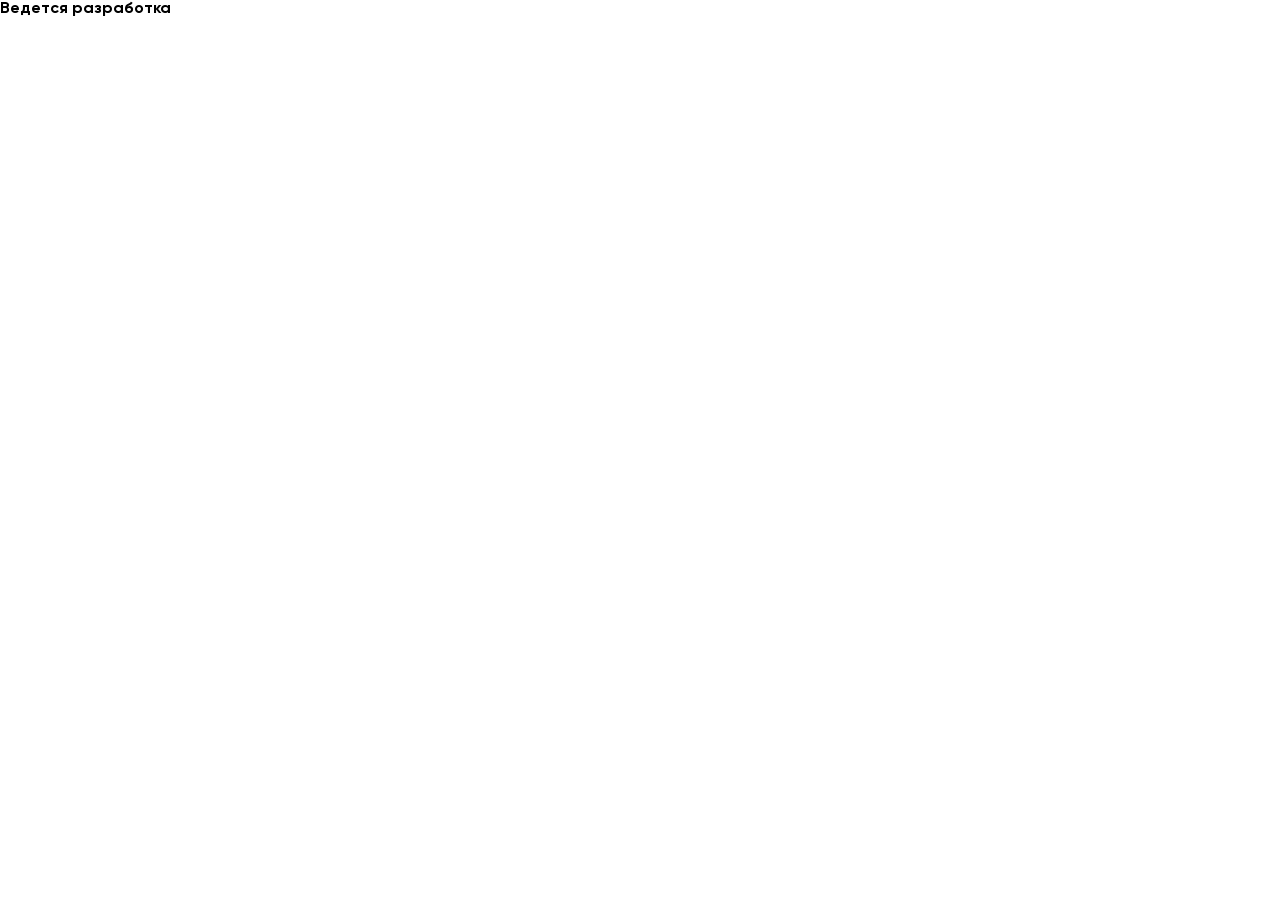
==== index.html @ 5ea7088e "start with fonts" ====
<!doctype html>
<html lang="en">
  <head>
    <meta charset="UTF-8" />
    <meta name="viewport" content="width=device-width, initial-scale=1.0" />
    <title>База стратегических экспертов</title>
    <link rel="stylesheet" href="stylesheets/style.css" />
    <script defer src="javascripts/scripts.js"></script>
    <link rel="icon" href="images/icon.ico" />
    <link rel="stylesheet" href="images/icon.png" />

    <meta property="og:type" content="website" />
    <meta property="og:title" content="Форсайт" />
    <meta
      property="og:description"
      content="Пример визуального кода для базы стратегических экспертов"
    />
    <meta
      property="og:image"
      content="https://raw.githubusercontent.com/tarasbalabaev/Gorky_Cinema/refs/heads/main/images/banner.png"
    />
    <meta
      property="og:url"
      content="https://tarasbalabaev.github.io/Gorky_Cinema/"
    />
  </head>
  <body>
    <section id="start">
      <p>Ведется разработка</p>
    </section>
  </body>
</html>
---- stylesheets/style.css ----
@import 'reset.css';
@import 'fonts.css';
@import 'layout.css';
@import 'animation.css';
@import 'adaptive.css';
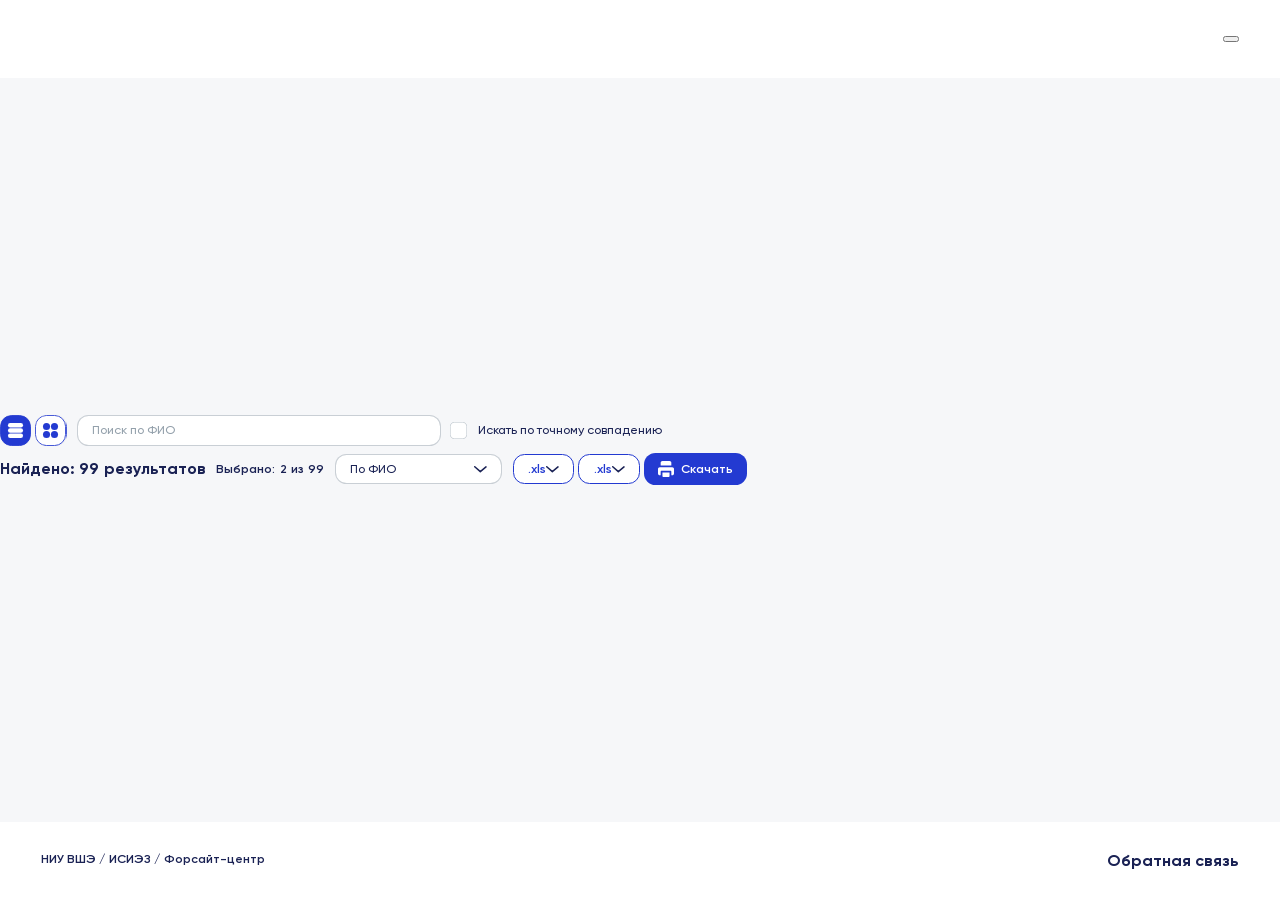
==== commit f6fbbfe9: "topBar" ====
--- a/index.html
+++ b/index.html
@@ -25,8 +25,78 @@
     />
   </head>
   <body>
-    <section id="start">
-      <p>Ведется разработка</p>
+    <section class="pageContent">
+      <section class="pageEl">
+        <img src="" alt="" />
+        <button></button>
+      </section>
+      <section id="cardspagessearchFilter">
+        <section id="cardspagesSearch">
+          <section id="topBar">
+            <section class="lineBar">
+              <section id="appearanceSwitch">
+                <button class="appearance"></button>
+                <button class="appearance"></button>
+              </section>
+              <section id="search">
+                <section class="textArea">
+                  <section class="textInAreaF">
+                    <p>Поиск по ФИО</p>
+                  </section>
+                </section>
+                <section class="selectEl">
+                  <img class="checkbox1" src="icons/checkbox1NoIcon.svg" />
+                  <section class="textInAreaT">
+                    <p>Искать по точному совпадению</p>
+                  </section>
+                </section>
+              </section>
+            </section>
+            <section class="lineBar">
+              <section class="results">
+                <section class="results" id="results1">
+                  <h1>Найдено:</h1>
+                  <h1>99</h1>
+                  <h1>результатов</h1>
+                </section>
+                <section class="results" id="results1">
+                  <h2>Выбрано:</h2>
+                  <h2>2</h2>
+                  <h2>из</h2>
+                  <h2>99</h2>
+                </section>
+                <section class="drop" id="sortBy">
+                  <p>По ФИО</p>
+                  <img src="icons/arrowIcon.svg" alt="" />
+                </section>
+                <section class="results" id="results1">
+                  <section class="drop" id="formatDrop">
+                    <h2>.xls</h2>
+                    <img src="icons/arrowIcon.svg" alt="" />
+                  </section>
+                  <section class="drop" id="loadDrop">
+                    <h2>.xls</h2>
+                    <img src="icons/arrowIcon.svg" alt="" />
+                  </section>
+                  <section class="button" id="printButton">
+                    <img src="icons/printIcon.svg" alt="" />
+                    <h2>Скачать</h2>
+                  </section>
+                </section>
+              </section>
+            </section>
+          </section>
+          <section id="cardsPages">
+            <section id="cardSquareList"></section>
+            <section id="pages"></section>
+          </section>
+        </section>
+        <section id="filterMenu"></section>
+      </section>
+      <section class="pageEl">
+        <h2>НИУ ВШЭ / ИСИЭЗ / Форсайт-центр</h2>
+        <h1>Обратная связь</h1>
+      </section>
     </section>
   </body>
 </html>
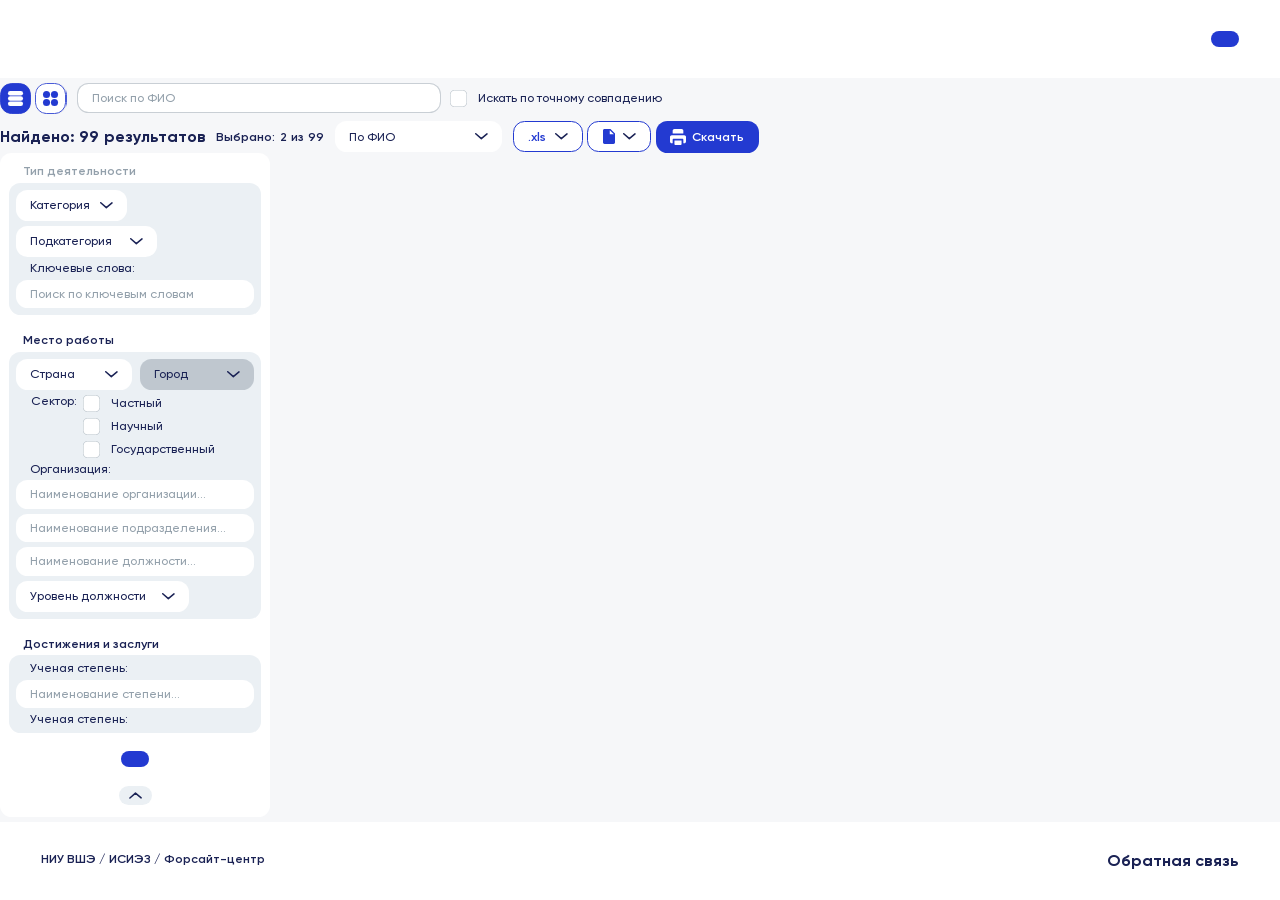
==== commit 12bf20b2: "filterMenu (2/3)" ====
--- a/index.html
+++ b/index.html
@@ -28,7 +28,7 @@
     <section class="pageContent">
       <section class="pageEl">
         <img src="" alt="" />
-        <button></button>
+        <section class="button"></section>
       </section>
       <section id="cardspagessearchFilter">
         <section id="cardspagesSearch">
@@ -39,7 +39,7 @@
                 <button class="appearance"></button>
               </section>
               <section id="search">
-                <section class="textArea">
+                <section class="textArea" id="searchText">
                   <section class="textInAreaF">
                     <p>Поиск по ФИО</p>
                   </section>
@@ -67,16 +67,16 @@
                 </section>
                 <section class="drop" id="sortBy">
                   <p>По ФИО</p>
-                  <img src="icons/arrowIcon.svg" alt="" />
+                  <img class="dropArrow" src="icons/arrowIcon.svg" alt="" />
                 </section>
                 <section class="results" id="results1">
                   <section class="drop" id="formatDrop">
                     <h2>.xls</h2>
-                    <img src="icons/arrowIcon.svg" alt="" />
+                    <img class="dropArrow" src="icons/arrowIcon.svg" alt="" />
                   </section>
                   <section class="drop" id="loadDrop">
-                    <h2>.xls</h2>
-                    <img src="icons/arrowIcon.svg" alt="" />
+                    <img id="docIcon" src="icons/docIcon.svg" alt="" />
+                    <img class="dropArrow" src="icons/arrowIcon.svg" alt="" />
                   </section>
                   <section class="button" id="printButton">
                     <img src="icons/printIcon.svg" alt="" />
@@ -91,7 +91,111 @@
             <section id="pages"></section>
           </section>
         </section>
-        <section id="filterMenu"></section>
+        <section id="filterMenu">
+          <section class="groupFilter">
+            <section class="textPadding">
+              <section class="reset">
+                <h2>Тип деятельности</h2>
+              </section>
+            </section>
+            <section class="contentFilter">
+              <section class="drop" id="category">
+                <p>Категория</p>
+                <img class="dropArrow" src="icons/arrowIcon.svg" alt="" />
+              </section>
+              <section class="drop" id="subcategory">
+                <p>Подкатегория</p>
+                <img class="dropArrow" src="icons/arrowIcon.svg" alt="" />
+              </section>
+              <section class="textPadding">
+                <p>Ключевые слова:</p>
+              </section>
+              <section class="textArea" id="textFilter">
+                <section class="textInAreaF">
+                  <p>Поиск по ключевым словам</p>
+                </section>
+              </section>
+            </section>
+          </section>
+          <section class="groupFilter">
+            <section class="textPadding"><h2>Место работы</h2></section>
+            <section class="contentFilter">
+              <section id="placeDrops">
+                <section class="drop" id="country">
+                  <p>Страна</p>
+                  <img class="dropArrow" src="icons/arrowIcon.svg" alt="" />
+                </section>
+                <section class="drop" id="city">
+                  <p>Город</p>
+                  <img class="dropArrow" src="icons/arrowIcon.svg" alt="" />
+                </section>
+              </section>
+              <section id="sector">
+                <p>Сектор:</p>
+                <section id="sectors">
+                  <section class="selectEl">
+                    <img class="checkbox1" src="icons/checkbox1NoIcon.svg" />
+                    <section class="textInAreaT" id="sectorText">
+                      <p>Частный</p>
+                    </section>
+                  </section>
+                  <section class="selectEl">
+                    <img class="checkbox1" src="icons/checkbox1NoIcon.svg" />
+                    <section class="textInAreaT" id="sectorText">
+                      <p>Научный</p>
+                    </section>
+                  </section>
+                  <section class="selectEl">
+                    <img class="checkbox1" src="icons/checkbox1NoIcon.svg" />
+                    <section class="textInAreaT" id="sectorText">
+                      <p>Государственный</p>
+                    </section>
+                  </section>
+                </section>
+              </section>
+              <section class="textPadding">
+                <p>Организация:</p>
+              </section>
+              <section class="textArea" id="textFilter">
+                <section class="textInAreaF">
+                  <p>Наименование организации...</p>
+                </section>
+              </section>
+              <section class="textArea" id="textFilter">
+                <section class="textInAreaF">
+                  <p>Наименование подразделения...</p>
+                </section>
+              </section>
+              <section class="textArea" id="textFilter">
+                <section class="textInAreaF">
+                  <p>Наименование должности...</p>
+                </section>
+              </section>
+              <section class="drop" id="level">
+                <p>Уровень должности</p>
+                <img class="dropArrow" src="icons/arrowIcon.svg" alt="" />
+              </section>
+            </section>
+          </section>
+          <section class="groupFilter">
+            <section class="textPadding"><h2>Достижения и заслуги</h2></section>
+            <section class="contentFilter">
+              <section class="textPadding">
+                <p>Ученая степень:</p>
+              </section>
+              <section class="textArea" id="textFilter">
+                <section class="textInAreaF">
+                  <p>Наименование степени...</p>
+                </section>
+              </section>
+              <section class="textPadding">
+                <p>Ученая степень:</p>
+              </section>
+            </section>
+          </section>
+          <section class="button"></section>
+          <img class="resize" src="icons/resizeUpIcon.svg" alt="" />
+        </section>
       </section>
       <section class="pageEl">
         <h2>НИУ ВШЭ / ИСИЭЗ / Форсайт-центр</h2>
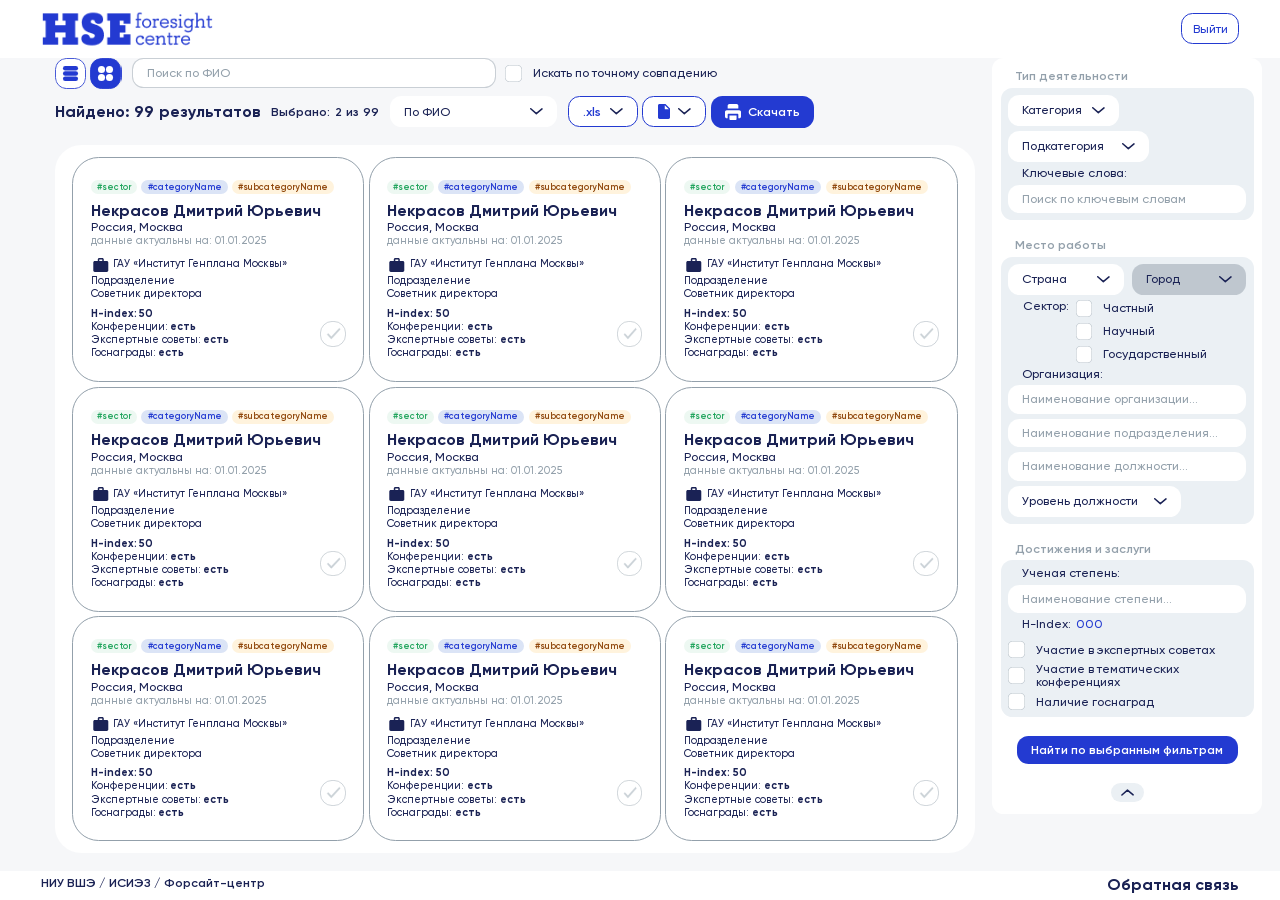
==== commit 2b1026ce: "nearFinal with squares" ====
--- a/index.html
+++ b/index.html
@@ -27,8 +27,10 @@
   <body>
     <section class="pageContent">
       <section class="pageEl">
-        <img src="" alt="" />
-        <section class="button"></section>
+        <img id="logo" src="icons/Logo.png" alt="" />
+        <section class="button" id="logoutButton">
+          <p>Выйти</p>
+        </section>
       </section>
       <section id="cardspagessearchFilter">
         <section id="cardspagesSearch">
@@ -87,7 +89,467 @@
             </section>
           </section>
           <section id="cardsPages">
-            <section id="cardSquareList"></section>
+            <section id="cardSquareList">
+              <section class="cardSquare">
+                <section class="tagsSquare">
+                  <section class="tag" id="sectorTag">
+                    <h5>#sector</h5>
+                  </section>
+                  <section class="tag" id="categoryTag">
+                    <h5>#categoryName</h5>
+                  </section>
+                  <section class="tag" id="subcategoryTag">
+                    <h5>#subcategoryName</h5>
+                  </section>
+                </section>
+                <section class="infoSquare">
+                  <h1>Некрасов Дмитрий Юрьевич</h1>
+                  <p>Россия, Москва</p>
+                  <h4>данные актуальны на: 01.01.2025</h4>
+                </section>
+                <section class="workSquare">
+                  <section id="workPlace">
+                    <img id="workIcon" src="icons/workIcon.svg" alt="" />
+                    <h4>ГАУ «Институт Генплана Москвы»</h4>
+                  </section>
+                  <h4>Подразделение</h4>
+                  <h4>Советник директора</h4>
+                </section>
+                <section class="addSquare">
+                  <section id="addInfo">
+                    <section class="addValues">
+                      <h3>H-index:</h3>
+                      <h3>50</h3>
+                    </section>
+                    <section class="addValues">
+                      <h4>Конференции:</h4>
+                      <h3>есть</h3>
+                    </section>
+                    <section class="addValues">
+                      <h4>Экспертные советы:</h4>
+                      <h3>есть</h3>
+                    </section>
+                    <section class="addValues">
+                      <h4>Госнаграды:</h4>
+                      <h3>есть</h3>
+                    </section>
+                  </section>
+                  <img
+                    class="checkbox2"
+                    src="icons/checkbox2NoIcon.svg"
+                    alt=""
+                  />
+                </section>
+              </section>
+              <section class="cardSquare">
+                <section class="tagsSquare">
+                  <section class="tag" id="sectorTag">
+                    <h5>#sector</h5>
+                  </section>
+                  <section class="tag" id="categoryTag">
+                    <h5>#categoryName</h5>
+                  </section>
+                  <section class="tag" id="subcategoryTag">
+                    <h5>#subcategoryName</h5>
+                  </section>
+                </section>
+                <section class="infoSquare">
+                  <h1>Некрасов Дмитрий Юрьевич</h1>
+                  <p>Россия, Москва</p>
+                  <h4>данные актуальны на: 01.01.2025</h4>
+                </section>
+                <section class="workSquare">
+                  <section id="workPlace">
+                    <img id="workIcon" src="icons/workIcon.svg" alt="" />
+                    <h4>ГАУ «Институт Генплана Москвы»</h4>
+                  </section>
+                  <h4>Подразделение</h4>
+                  <h4>Советник директора</h4>
+                </section>
+                <section class="addSquare">
+                  <section id="addInfo">
+                    <section class="addValues">
+                      <h3>H-index:</h3>
+                      <h3>50</h3>
+                    </section>
+                    <section class="addValues">
+                      <h4>Конференции:</h4>
+                      <h3>есть</h3>
+                    </section>
+                    <section class="addValues">
+                      <h4>Экспертные советы:</h4>
+                      <h3>есть</h3>
+                    </section>
+                    <section class="addValues">
+                      <h4>Госнаграды:</h4>
+                      <h3>есть</h3>
+                    </section>
+                  </section>
+                  <img
+                    class="checkbox2"
+                    src="icons/checkbox2NoIcon.svg"
+                    alt=""
+                  />
+                </section>
+              </section>
+              <section class="cardSquare">
+                <section class="tagsSquare">
+                  <section class="tag" id="sectorTag">
+                    <h5>#sector</h5>
+                  </section>
+                  <section class="tag" id="categoryTag">
+                    <h5>#categoryName</h5>
+                  </section>
+                  <section class="tag" id="subcategoryTag">
+                    <h5>#subcategoryName</h5>
+                  </section>
+                </section>
+                <section class="infoSquare">
+                  <h1>Некрасов Дмитрий Юрьевич</h1>
+                  <p>Россия, Москва</p>
+                  <h4>данные актуальны на: 01.01.2025</h4>
+                </section>
+                <section class="workSquare">
+                  <section id="workPlace">
+                    <img id="workIcon" src="icons/workIcon.svg" alt="" />
+                    <h4>ГАУ «Институт Генплана Москвы»</h4>
+                  </section>
+                  <h4>Подразделение</h4>
+                  <h4>Советник директора</h4>
+                </section>
+                <section class="addSquare">
+                  <section id="addInfo">
+                    <section class="addValues">
+                      <h3>H-index:</h3>
+                      <h3>50</h3>
+                    </section>
+                    <section class="addValues">
+                      <h4>Конференции:</h4>
+                      <h3>есть</h3>
+                    </section>
+                    <section class="addValues">
+                      <h4>Экспертные советы:</h4>
+                      <h3>есть</h3>
+                    </section>
+                    <section class="addValues">
+                      <h4>Госнаграды:</h4>
+                      <h3>есть</h3>
+                    </section>
+                  </section>
+                  <img
+                    class="checkbox2"
+                    src="icons/checkbox2NoIcon.svg"
+                    alt=""
+                  />
+                </section>
+              </section>
+              <section class="cardSquare">
+                <section class="tagsSquare">
+                  <section class="tag" id="sectorTag">
+                    <h5>#sector</h5>
+                  </section>
+                  <section class="tag" id="categoryTag">
+                    <h5>#categoryName</h5>
+                  </section>
+                  <section class="tag" id="subcategoryTag">
+                    <h5>#subcategoryName</h5>
+                  </section>
+                </section>
+                <section class="infoSquare">
+                  <h1>Некрасов Дмитрий Юрьевич</h1>
+                  <p>Россия, Москва</p>
+                  <h4>данные актуальны на: 01.01.2025</h4>
+                </section>
+                <section class="workSquare">
+                  <section id="workPlace">
+                    <img id="workIcon" src="icons/workIcon.svg" alt="" />
+                    <h4>ГАУ «Институт Генплана Москвы»</h4>
+                  </section>
+                  <h4>Подразделение</h4>
+                  <h4>Советник директора</h4>
+                </section>
+                <section class="addSquare">
+                  <section id="addInfo">
+                    <section class="addValues">
+                      <h3>H-index:</h3>
+                      <h3>50</h3>
+                    </section>
+                    <section class="addValues">
+                      <h4>Конференции:</h4>
+                      <h3>есть</h3>
+                    </section>
+                    <section class="addValues">
+                      <h4>Экспертные советы:</h4>
+                      <h3>есть</h3>
+                    </section>
+                    <section class="addValues">
+                      <h4>Госнаграды:</h4>
+                      <h3>есть</h3>
+                    </section>
+                  </section>
+                  <img
+                    class="checkbox2"
+                    src="icons/checkbox2NoIcon.svg"
+                    alt=""
+                  />
+                </section>
+              </section>
+              <section class="cardSquare">
+                <section class="tagsSquare">
+                  <section class="tag" id="sectorTag">
+                    <h5>#sector</h5>
+                  </section>
+                  <section class="tag" id="categoryTag">
+                    <h5>#categoryName</h5>
+                  </section>
+                  <section class="tag" id="subcategoryTag">
+                    <h5>#subcategoryName</h5>
+                  </section>
+                </section>
+                <section class="infoSquare">
+                  <h1>Некрасов Дмитрий Юрьевич</h1>
+                  <p>Россия, Москва</p>
+                  <h4>данные актуальны на: 01.01.2025</h4>
+                </section>
+                <section class="workSquare">
+                  <section id="workPlace">
+                    <img id="workIcon" src="icons/workIcon.svg" alt="" />
+                    <h4>ГАУ «Институт Генплана Москвы»</h4>
+                  </section>
+                  <h4>Подразделение</h4>
+                  <h4>Советник директора</h4>
+                </section>
+                <section class="addSquare">
+                  <section id="addInfo">
+                    <section class="addValues">
+                      <h3>H-index:</h3>
+                      <h3>50</h3>
+                    </section>
+                    <section class="addValues">
+                      <h4>Конференции:</h4>
+                      <h3>есть</h3>
+                    </section>
+                    <section class="addValues">
+                      <h4>Экспертные советы:</h4>
+                      <h3>есть</h3>
+                    </section>
+                    <section class="addValues">
+                      <h4>Госнаграды:</h4>
+                      <h3>есть</h3>
+                    </section>
+                  </section>
+                  <img
+                    class="checkbox2"
+                    src="icons/checkbox2NoIcon.svg"
+                    alt=""
+                  />
+                </section>
+              </section>
+              <section class="cardSquare">
+                <section class="tagsSquare">
+                  <section class="tag" id="sectorTag">
+                    <h5>#sector</h5>
+                  </section>
+                  <section class="tag" id="categoryTag">
+                    <h5>#categoryName</h5>
+                  </section>
+                  <section class="tag" id="subcategoryTag">
+                    <h5>#subcategoryName</h5>
+                  </section>
+                </section>
+                <section class="infoSquare">
+                  <h1>Некрасов Дмитрий Юрьевич</h1>
+                  <p>Россия, Москва</p>
+                  <h4>данные актуальны на: 01.01.2025</h4>
+                </section>
+                <section class="workSquare">
+                  <section id="workPlace">
+                    <img id="workIcon" src="icons/workIcon.svg" alt="" />
+                    <h4>ГАУ «Институт Генплана Москвы»</h4>
+                  </section>
+                  <h4>Подразделение</h4>
+                  <h4>Советник директора</h4>
+                </section>
+                <section class="addSquare">
+                  <section id="addInfo">
+                    <section class="addValues">
+                      <h3>H-index:</h3>
+                      <h3>50</h3>
+                    </section>
+                    <section class="addValues">
+                      <h4>Конференции:</h4>
+                      <h3>есть</h3>
+                    </section>
+                    <section class="addValues">
+                      <h4>Экспертные советы:</h4>
+                      <h3>есть</h3>
+                    </section>
+                    <section class="addValues">
+                      <h4>Госнаграды:</h4>
+                      <h3>есть</h3>
+                    </section>
+                  </section>
+                  <img
+                    class="checkbox2"
+                    src="icons/checkbox2NoIcon.svg"
+                    alt=""
+                  />
+                </section>
+              </section>
+              <section class="cardSquare">
+                <section class="tagsSquare">
+                  <section class="tag" id="sectorTag">
+                    <h5>#sector</h5>
+                  </section>
+                  <section class="tag" id="categoryTag">
+                    <h5>#categoryName</h5>
+                  </section>
+                  <section class="tag" id="subcategoryTag">
+                    <h5>#subcategoryName</h5>
+                  </section>
+                </section>
+                <section class="infoSquare">
+                  <h1>Некрасов Дмитрий Юрьевич</h1>
+                  <p>Россия, Москва</p>
+                  <h4>данные актуальны на: 01.01.2025</h4>
+                </section>
+                <section class="workSquare">
+                  <section id="workPlace">
+                    <img id="workIcon" src="icons/workIcon.svg" alt="" />
+                    <h4>ГАУ «Институт Генплана Москвы»</h4>
+                  </section>
+                  <h4>Подразделение</h4>
+                  <h4>Советник директора</h4>
+                </section>
+                <section class="addSquare">
+                  <section id="addInfo">
+                    <section class="addValues">
+                      <h3>H-index:</h3>
+                      <h3>50</h3>
+                    </section>
+                    <section class="addValues">
+                      <h4>Конференции:</h4>
+                      <h3>есть</h3>
+                    </section>
+                    <section class="addValues">
+                      <h4>Экспертные советы:</h4>
+                      <h3>есть</h3>
+                    </section>
+                    <section class="addValues">
+                      <h4>Госнаграды:</h4>
+                      <h3>есть</h3>
+                    </section>
+                  </section>
+                  <img
+                    class="checkbox2"
+                    src="icons/checkbox2NoIcon.svg"
+                    alt=""
+                  />
+                </section>
+              </section>
+              <section class="cardSquare">
+                <section class="tagsSquare">
+                  <section class="tag" id="sectorTag">
+                    <h5>#sector</h5>
+                  </section>
+                  <section class="tag" id="categoryTag">
+                    <h5>#categoryName</h5>
+                  </section>
+                  <section class="tag" id="subcategoryTag">
+                    <h5>#subcategoryName</h5>
+                  </section>
+                </section>
+                <section class="infoSquare">
+                  <h1>Некрасов Дмитрий Юрьевич</h1>
+                  <p>Россия, Москва</p>
+                  <h4>данные актуальны на: 01.01.2025</h4>
+                </section>
+                <section class="workSquare">
+                  <section id="workPlace">
+                    <img id="workIcon" src="icons/workIcon.svg" alt="" />
+                    <h4>ГАУ «Институт Генплана Москвы»</h4>
+                  </section>
+                  <h4>Подразделение</h4>
+                  <h4>Советник директора</h4>
+                </section>
+                <section class="addSquare">
+                  <section id="addInfo">
+                    <section class="addValues">
+                      <h3>H-index:</h3>
+                      <h3>50</h3>
+                    </section>
+                    <section class="addValues">
+                      <h4>Конференции:</h4>
+                      <h3>есть</h3>
+                    </section>
+                    <section class="addValues">
+                      <h4>Экспертные советы:</h4>
+                      <h3>есть</h3>
+                    </section>
+                    <section class="addValues">
+                      <h4>Госнаграды:</h4>
+                      <h3>есть</h3>
+                    </section>
+                  </section>
+                  <img
+                    class="checkbox2"
+                    src="icons/checkbox2NoIcon.svg"
+                    alt=""
+                  />
+                </section>
+              </section>
+              <section class="cardSquare">
+                <section class="tagsSquare">
+                  <section class="tag" id="sectorTag">
+                    <h5>#sector</h5>
+                  </section>
+                  <section class="tag" id="categoryTag">
+                    <h5>#categoryName</h5>
+                  </section>
+                  <section class="tag" id="subcategoryTag">
+                    <h5>#subcategoryName</h5>
+                  </section>
+                </section>
+                <section class="infoSquare">
+                  <h1>Некрасов Дмитрий Юрьевич</h1>
+                  <p>Россия, Москва</p>
+                  <h4>данные актуальны на: 01.01.2025</h4>
+                </section>
+                <section class="workSquare">
+                  <section id="workPlace">
+                    <img id="workIcon" src="icons/workIcon.svg" alt="" />
+                    <h4>ГАУ «Институт Генплана Москвы»</h4>
+                  </section>
+                  <h4>Подразделение</h4>
+                  <h4>Советник директора</h4>
+                </section>
+                <section class="addSquare">
+                  <section id="addInfo">
+                    <section class="addValues">
+                      <h3>H-index:</h3>
+                      <h3>50</h3>
+                    </section>
+                    <section class="addValues">
+                      <h4>Конференции:</h4>
+                      <h3>есть</h3>
+                    </section>
+                    <section class="addValues">
+                      <h4>Экспертные советы:</h4>
+                      <h3>есть</h3>
+                    </section>
+                    <section class="addValues">
+                      <h4>Госнаграды:</h4>
+                      <h3>есть</h3>
+                    </section>
+                  </section>
+                  <img
+                    class="checkbox2"
+                    src="icons/checkbox2NoIcon.svg"
+                    alt=""
+                  />
+                </section>
+              </section>
+            </section>
             <section id="pages"></section>
           </section>
         </section>
@@ -118,7 +580,9 @@
             </section>
           </section>
           <section class="groupFilter">
-            <section class="textPadding"><h2>Место работы</h2></section>
+            <section class="textPadding">
+              <section class="reset"><h2>Место работы</h2></section>
+            </section>
             <section class="contentFilter">
               <section id="placeDrops">
                 <section class="drop" id="country">
@@ -178,7 +642,9 @@
             </section>
           </section>
           <section class="groupFilter">
-            <section class="textPadding"><h2>Достижения и заслуги</h2></section>
+            <section class="textPadding">
+              <section class="reset"><h2>Достижения и заслуги</h2></section>
+            </section>
             <section class="contentFilter">
               <section class="textPadding">
                 <p>Ученая степень:</p>
@@ -188,12 +654,34 @@
                   <p>Наименование степени...</p>
                 </section>
               </section>
-              <section class="textPadding">
-                <p>Ученая степень:</p>
+              <section class="textPadding" id="hindexGap">
+                <p>H-Index:</p>
+                <p id="hindex">000</p>
+              </section>
+              <section id="slider"></section>
+              <section class="selectEl">
+                <img class="checkbox1" src="icons/checkbox1NoIcon.svg" />
+                <section class="textInAreaT">
+                  <p>Участие в экспертных советах</p>
+                </section>
+              </section>
+              <section class="selectEl">
+                <img class="checkbox1" src="icons/checkbox1NoIcon.svg" />
+                <section class="textInAreaT">
+                  <p>Участие в тематических конференциях</p>
+                </section>
+              </section>
+              <section class="selectEl">
+                <img class="checkbox1" src="icons/checkbox1NoIcon.svg" />
+                <section class="textInAreaT">
+                  <p>Наличие госнаград</p>
+                </section>
               </section>
             </section>
           </section>
-          <section class="button"></section>
+          <section class="button">
+            <h2>Найти по выбранным фильтрам</h2>
+          </section>
           <img class="resize" src="icons/resizeUpIcon.svg" alt="" />
         </section>
       </section>
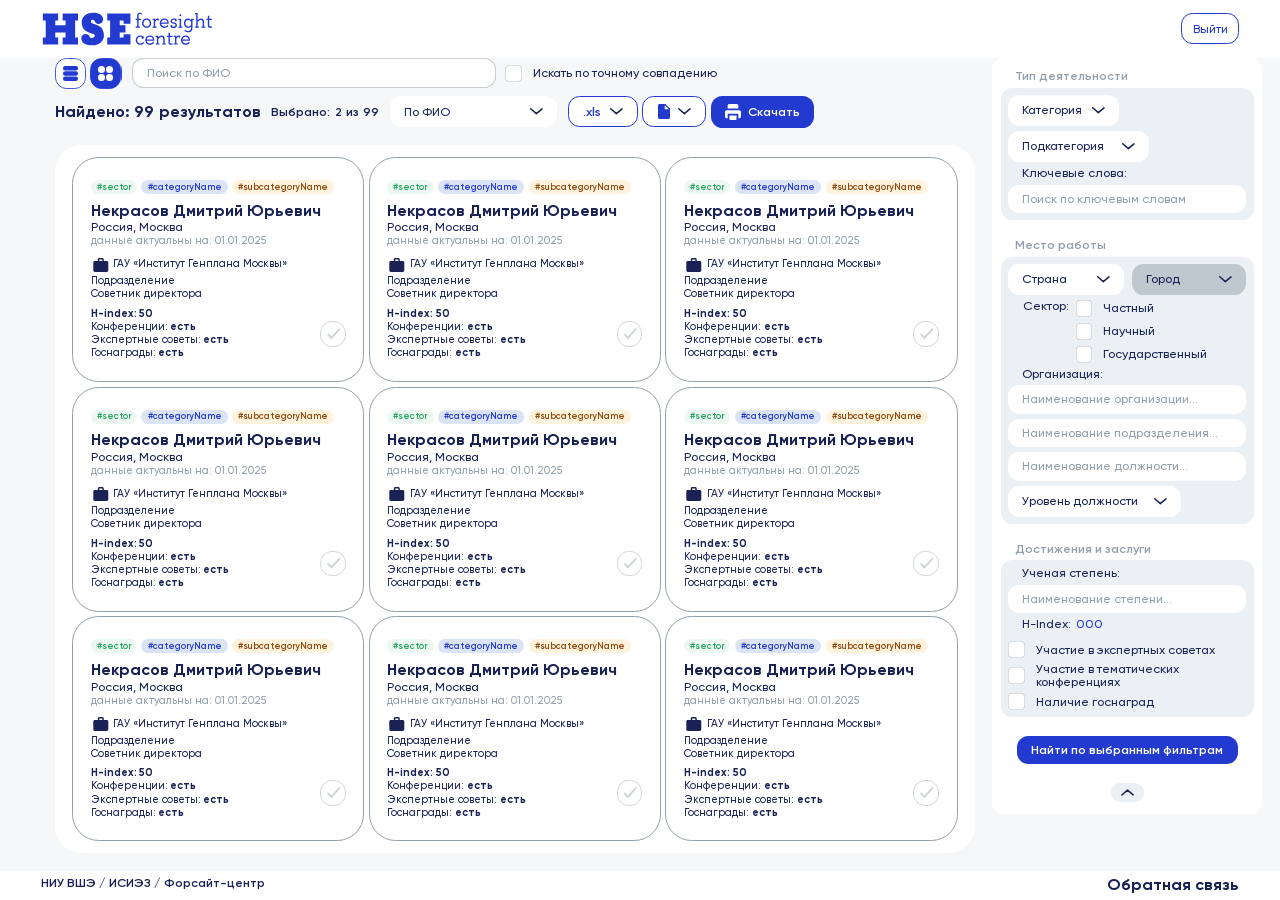
==== commit 51927d6d: "meta update" ====
--- a/index.html
+++ b/index.html
@@ -6,8 +6,9 @@
     <title>База стратегических экспертов</title>
     <link rel="stylesheet" href="stylesheets/style.css" />
     <script defer src="javascripts/scripts.js"></script>
-    <link rel="icon" href="images/icon.ico" />
-    <link rel="stylesheet" href="images/icon.png" />
+    <link rel="icon" href="contents/favicon.ico" />
+    <link rel="stylesheet" href="contents/favicon.png" />
+    <script defer src="javascripts/scripts.js"></script>
 
     <meta property="og:type" content="website" />
     <meta property="og:title" content="Форсайт" />
@@ -17,17 +18,17 @@
     />
     <meta
       property="og:image"
-      content="https://raw.githubusercontent.com/tarasbalabaev/Gorky_Cinema/refs/heads/main/images/banner.png"
+      content="https://raw.githubusercontent.com/killedbycss/foresightCenter/refs/heads/main/contents/Cover.png"
     />
     <meta
       property="og:url"
-      content="https://tarasbalabaev.github.io/Gorky_Cinema/"
+      content="https://killedbycss.github.io/foresightCenter/"
     />
   </head>
   <body>
     <section class="pageContent">
       <section class="pageEl">
-        <img id="logo" src="icons/Logo.png" alt="" />
+        <img id="logo" src="contents/logo.svg" alt="" />
         <section class="button" id="logoutButton">
           <p>Выйти</p>
         </section>
@@ -47,7 +48,7 @@
                   </section>
                 </section>
                 <section class="selectEl">
-                  <img class="checkbox1" src="icons/checkbox1NoIcon.svg" />
+                  <img class="checkbox1" src="contents/checkbox1NoIcon.svg" />
                   <section class="textInAreaT">
                     <p>Искать по точному совпадению</p>
                   </section>
@@ -69,19 +70,27 @@
                 </section>
                 <section class="drop" id="sortBy">
                   <p>По ФИО</p>
-                  <img class="dropArrow" src="icons/arrowIcon.svg" alt="" />
+                  <img class="dropArrow" src="contents/arrowIcon.svg" alt="" />
                 </section>
                 <section class="results" id="results1">
                   <section class="drop" id="formatDrop">
                     <h2>.xls</h2>
-                    <img class="dropArrow" src="icons/arrowIcon.svg" alt="" />
+                    <img
+                      class="dropArrow"
+                      src="contents/arrowIcon.svg"
+                      alt=""
+                    />
                   </section>
                   <section class="drop" id="loadDrop">
-                    <img id="docIcon" src="icons/docIcon.svg" alt="" />
-                    <img class="dropArrow" src="icons/arrowIcon.svg" alt="" />
+                    <img id="docIcon" src="contents/docIcon.svg" alt="" />
+                    <img
+                      class="dropArrow"
+                      src="contents/arrowIcon.svg"
+                      alt=""
+                    />
                   </section>
                   <section class="button" id="printButton">
-                    <img src="icons/printIcon.svg" alt="" />
+                    <img src="contents/printIcon.svg" alt="" />
                     <h2>Скачать</h2>
                   </section>
                 </section>
@@ -109,442 +118,442 @@
                 </section>
                 <section class="workSquare">
                   <section id="workPlace">
-                    <img id="workIcon" src="icons/workIcon.svg" alt="" />
-                    <h4>ГАУ «Институт Генплана Москвы»</h4>
-                  </section>
-                  <h4>Подразделение</h4>
-                  <h4>Советник директора</h4>
-                </section>
-                <section class="addSquare">
-                  <section id="addInfo">
-                    <section class="addValues">
-                      <h3>H-index:</h3>
-                      <h3>50</h3>
-                    </section>
-                    <section class="addValues">
-                      <h4>Конференции:</h4>
-                      <h3>есть</h3>
-                    </section>
-                    <section class="addValues">
-                      <h4>Экспертные советы:</h4>
-                      <h3>есть</h3>
-                    </section>
-                    <section class="addValues">
-                      <h4>Госнаграды:</h4>
-                      <h3>есть</h3>
-                    </section>
-                  </section>
-                  <img
-                    class="checkbox2"
-                    src="icons/checkbox2NoIcon.svg"
-                    alt=""
-                  />
-                </section>
-              </section>
-              <section class="cardSquare">
-                <section class="tagsSquare">
-                  <section class="tag" id="sectorTag">
-                    <h5>#sector</h5>
-                  </section>
-                  <section class="tag" id="categoryTag">
-                    <h5>#categoryName</h5>
-                  </section>
-                  <section class="tag" id="subcategoryTag">
-                    <h5>#subcategoryName</h5>
-                  </section>
-                </section>
-                <section class="infoSquare">
-                  <h1>Некрасов Дмитрий Юрьевич</h1>
-                  <p>Россия, Москва</p>
-                  <h4>данные актуальны на: 01.01.2025</h4>
-                </section>
-                <section class="workSquare">
-                  <section id="workPlace">
-                    <img id="workIcon" src="icons/workIcon.svg" alt="" />
-                    <h4>ГАУ «Институт Генплана Москвы»</h4>
-                  </section>
-                  <h4>Подразделение</h4>
-                  <h4>Советник директора</h4>
-                </section>
-                <section class="addSquare">
-                  <section id="addInfo">
-                    <section class="addValues">
-                      <h3>H-index:</h3>
-                      <h3>50</h3>
-                    </section>
-                    <section class="addValues">
-                      <h4>Конференции:</h4>
-                      <h3>есть</h3>
-                    </section>
-                    <section class="addValues">
-                      <h4>Экспертные советы:</h4>
-                      <h3>есть</h3>
-                    </section>
-                    <section class="addValues">
-                      <h4>Госнаграды:</h4>
-                      <h3>есть</h3>
-                    </section>
-                  </section>
-                  <img
-                    class="checkbox2"
-                    src="icons/checkbox2NoIcon.svg"
-                    alt=""
-                  />
-                </section>
-              </section>
-              <section class="cardSquare">
-                <section class="tagsSquare">
-                  <section class="tag" id="sectorTag">
-                    <h5>#sector</h5>
-                  </section>
-                  <section class="tag" id="categoryTag">
-                    <h5>#categoryName</h5>
-                  </section>
-                  <section class="tag" id="subcategoryTag">
-                    <h5>#subcategoryName</h5>
-                  </section>
-                </section>
-                <section class="infoSquare">
-                  <h1>Некрасов Дмитрий Юрьевич</h1>
-                  <p>Россия, Москва</p>
-                  <h4>данные актуальны на: 01.01.2025</h4>
-                </section>
-                <section class="workSquare">
-                  <section id="workPlace">
-                    <img id="workIcon" src="icons/workIcon.svg" alt="" />
-                    <h4>ГАУ «Институт Генплана Москвы»</h4>
-                  </section>
-                  <h4>Подразделение</h4>
-                  <h4>Советник директора</h4>
-                </section>
-                <section class="addSquare">
-                  <section id="addInfo">
-                    <section class="addValues">
-                      <h3>H-index:</h3>
-                      <h3>50</h3>
-                    </section>
-                    <section class="addValues">
-                      <h4>Конференции:</h4>
-                      <h3>есть</h3>
-                    </section>
-                    <section class="addValues">
-                      <h4>Экспертные советы:</h4>
-                      <h3>есть</h3>
-                    </section>
-                    <section class="addValues">
-                      <h4>Госнаграды:</h4>
-                      <h3>есть</h3>
-                    </section>
-                  </section>
-                  <img
-                    class="checkbox2"
-                    src="icons/checkbox2NoIcon.svg"
-                    alt=""
-                  />
-                </section>
-              </section>
-              <section class="cardSquare">
-                <section class="tagsSquare">
-                  <section class="tag" id="sectorTag">
-                    <h5>#sector</h5>
-                  </section>
-                  <section class="tag" id="categoryTag">
-                    <h5>#categoryName</h5>
-                  </section>
-                  <section class="tag" id="subcategoryTag">
-                    <h5>#subcategoryName</h5>
-                  </section>
-                </section>
-                <section class="infoSquare">
-                  <h1>Некрасов Дмитрий Юрьевич</h1>
-                  <p>Россия, Москва</p>
-                  <h4>данные актуальны на: 01.01.2025</h4>
-                </section>
-                <section class="workSquare">
-                  <section id="workPlace">
-                    <img id="workIcon" src="icons/workIcon.svg" alt="" />
-                    <h4>ГАУ «Институт Генплана Москвы»</h4>
-                  </section>
-                  <h4>Подразделение</h4>
-                  <h4>Советник директора</h4>
-                </section>
-                <section class="addSquare">
-                  <section id="addInfo">
-                    <section class="addValues">
-                      <h3>H-index:</h3>
-                      <h3>50</h3>
-                    </section>
-                    <section class="addValues">
-                      <h4>Конференции:</h4>
-                      <h3>есть</h3>
-                    </section>
-                    <section class="addValues">
-                      <h4>Экспертные советы:</h4>
-                      <h3>есть</h3>
-                    </section>
-                    <section class="addValues">
-                      <h4>Госнаграды:</h4>
-                      <h3>есть</h3>
-                    </section>
-                  </section>
-                  <img
-                    class="checkbox2"
-                    src="icons/checkbox2NoIcon.svg"
-                    alt=""
-                  />
-                </section>
-              </section>
-              <section class="cardSquare">
-                <section class="tagsSquare">
-                  <section class="tag" id="sectorTag">
-                    <h5>#sector</h5>
-                  </section>
-                  <section class="tag" id="categoryTag">
-                    <h5>#categoryName</h5>
-                  </section>
-                  <section class="tag" id="subcategoryTag">
-                    <h5>#subcategoryName</h5>
-                  </section>
-                </section>
-                <section class="infoSquare">
-                  <h1>Некрасов Дмитрий Юрьевич</h1>
-                  <p>Россия, Москва</p>
-                  <h4>данные актуальны на: 01.01.2025</h4>
-                </section>
-                <section class="workSquare">
-                  <section id="workPlace">
-                    <img id="workIcon" src="icons/workIcon.svg" alt="" />
-                    <h4>ГАУ «Институт Генплана Москвы»</h4>
-                  </section>
-                  <h4>Подразделение</h4>
-                  <h4>Советник директора</h4>
-                </section>
-                <section class="addSquare">
-                  <section id="addInfo">
-                    <section class="addValues">
-                      <h3>H-index:</h3>
-                      <h3>50</h3>
-                    </section>
-                    <section class="addValues">
-                      <h4>Конференции:</h4>
-                      <h3>есть</h3>
-                    </section>
-                    <section class="addValues">
-                      <h4>Экспертные советы:</h4>
-                      <h3>есть</h3>
-                    </section>
-                    <section class="addValues">
-                      <h4>Госнаграды:</h4>
-                      <h3>есть</h3>
-                    </section>
-                  </section>
-                  <img
-                    class="checkbox2"
-                    src="icons/checkbox2NoIcon.svg"
-                    alt=""
-                  />
-                </section>
-              </section>
-              <section class="cardSquare">
-                <section class="tagsSquare">
-                  <section class="tag" id="sectorTag">
-                    <h5>#sector</h5>
-                  </section>
-                  <section class="tag" id="categoryTag">
-                    <h5>#categoryName</h5>
-                  </section>
-                  <section class="tag" id="subcategoryTag">
-                    <h5>#subcategoryName</h5>
-                  </section>
-                </section>
-                <section class="infoSquare">
-                  <h1>Некрасов Дмитрий Юрьевич</h1>
-                  <p>Россия, Москва</p>
-                  <h4>данные актуальны на: 01.01.2025</h4>
-                </section>
-                <section class="workSquare">
-                  <section id="workPlace">
-                    <img id="workIcon" src="icons/workIcon.svg" alt="" />
-                    <h4>ГАУ «Институт Генплана Москвы»</h4>
-                  </section>
-                  <h4>Подразделение</h4>
-                  <h4>Советник директора</h4>
-                </section>
-                <section class="addSquare">
-                  <section id="addInfo">
-                    <section class="addValues">
-                      <h3>H-index:</h3>
-                      <h3>50</h3>
-                    </section>
-                    <section class="addValues">
-                      <h4>Конференции:</h4>
-                      <h3>есть</h3>
-                    </section>
-                    <section class="addValues">
-                      <h4>Экспертные советы:</h4>
-                      <h3>есть</h3>
-                    </section>
-                    <section class="addValues">
-                      <h4>Госнаграды:</h4>
-                      <h3>есть</h3>
-                    </section>
-                  </section>
-                  <img
-                    class="checkbox2"
-                    src="icons/checkbox2NoIcon.svg"
-                    alt=""
-                  />
-                </section>
-              </section>
-              <section class="cardSquare">
-                <section class="tagsSquare">
-                  <section class="tag" id="sectorTag">
-                    <h5>#sector</h5>
-                  </section>
-                  <section class="tag" id="categoryTag">
-                    <h5>#categoryName</h5>
-                  </section>
-                  <section class="tag" id="subcategoryTag">
-                    <h5>#subcategoryName</h5>
-                  </section>
-                </section>
-                <section class="infoSquare">
-                  <h1>Некрасов Дмитрий Юрьевич</h1>
-                  <p>Россия, Москва</p>
-                  <h4>данные актуальны на: 01.01.2025</h4>
-                </section>
-                <section class="workSquare">
-                  <section id="workPlace">
-                    <img id="workIcon" src="icons/workIcon.svg" alt="" />
-                    <h4>ГАУ «Институт Генплана Москвы»</h4>
-                  </section>
-                  <h4>Подразделение</h4>
-                  <h4>Советник директора</h4>
-                </section>
-                <section class="addSquare">
-                  <section id="addInfo">
-                    <section class="addValues">
-                      <h3>H-index:</h3>
-                      <h3>50</h3>
-                    </section>
-                    <section class="addValues">
-                      <h4>Конференции:</h4>
-                      <h3>есть</h3>
-                    </section>
-                    <section class="addValues">
-                      <h4>Экспертные советы:</h4>
-                      <h3>есть</h3>
-                    </section>
-                    <section class="addValues">
-                      <h4>Госнаграды:</h4>
-                      <h3>есть</h3>
-                    </section>
-                  </section>
-                  <img
-                    class="checkbox2"
-                    src="icons/checkbox2NoIcon.svg"
-                    alt=""
-                  />
-                </section>
-              </section>
-              <section class="cardSquare">
-                <section class="tagsSquare">
-                  <section class="tag" id="sectorTag">
-                    <h5>#sector</h5>
-                  </section>
-                  <section class="tag" id="categoryTag">
-                    <h5>#categoryName</h5>
-                  </section>
-                  <section class="tag" id="subcategoryTag">
-                    <h5>#subcategoryName</h5>
-                  </section>
-                </section>
-                <section class="infoSquare">
-                  <h1>Некрасов Дмитрий Юрьевич</h1>
-                  <p>Россия, Москва</p>
-                  <h4>данные актуальны на: 01.01.2025</h4>
-                </section>
-                <section class="workSquare">
-                  <section id="workPlace">
-                    <img id="workIcon" src="icons/workIcon.svg" alt="" />
-                    <h4>ГАУ «Институт Генплана Москвы»</h4>
-                  </section>
-                  <h4>Подразделение</h4>
-                  <h4>Советник директора</h4>
-                </section>
-                <section class="addSquare">
-                  <section id="addInfo">
-                    <section class="addValues">
-                      <h3>H-index:</h3>
-                      <h3>50</h3>
-                    </section>
-                    <section class="addValues">
-                      <h4>Конференции:</h4>
-                      <h3>есть</h3>
-                    </section>
-                    <section class="addValues">
-                      <h4>Экспертные советы:</h4>
-                      <h3>есть</h3>
-                    </section>
-                    <section class="addValues">
-                      <h4>Госнаграды:</h4>
-                      <h3>есть</h3>
-                    </section>
-                  </section>
-                  <img
-                    class="checkbox2"
-                    src="icons/checkbox2NoIcon.svg"
-                    alt=""
-                  />
-                </section>
-              </section>
-              <section class="cardSquare">
-                <section class="tagsSquare">
-                  <section class="tag" id="sectorTag">
-                    <h5>#sector</h5>
-                  </section>
-                  <section class="tag" id="categoryTag">
-                    <h5>#categoryName</h5>
-                  </section>
-                  <section class="tag" id="subcategoryTag">
-                    <h5>#subcategoryName</h5>
-                  </section>
-                </section>
-                <section class="infoSquare">
-                  <h1>Некрасов Дмитрий Юрьевич</h1>
-                  <p>Россия, Москва</p>
-                  <h4>данные актуальны на: 01.01.2025</h4>
-                </section>
-                <section class="workSquare">
-                  <section id="workPlace">
-                    <img id="workIcon" src="icons/workIcon.svg" alt="" />
-                    <h4>ГАУ «Институт Генплана Москвы»</h4>
-                  </section>
-                  <h4>Подразделение</h4>
-                  <h4>Советник директора</h4>
-                </section>
-                <section class="addSquare">
-                  <section id="addInfo">
-                    <section class="addValues">
-                      <h3>H-index:</h3>
-                      <h3>50</h3>
-                    </section>
-                    <section class="addValues">
-                      <h4>Конференции:</h4>
-                      <h3>есть</h3>
-                    </section>
-                    <section class="addValues">
-                      <h4>Экспертные советы:</h4>
-                      <h3>есть</h3>
-                    </section>
-                    <section class="addValues">
-                      <h4>Госнаграды:</h4>
-                      <h3>есть</h3>
-                    </section>
-                  </section>
-                  <img
-                    class="checkbox2"
-                    src="icons/checkbox2NoIcon.svg"
+                    <img id="workIcon" src="contents/workIcon.svg" alt="" />
+                    <h4>ГАУ «Институт Генплана Москвы»</h4>
+                  </section>
+                  <h4>Подразделение</h4>
+                  <h4>Советник директора</h4>
+                </section>
+                <section class="addSquare">
+                  <section id="addInfo">
+                    <section class="addValues">
+                      <h3>H-index:</h3>
+                      <h3>50</h3>
+                    </section>
+                    <section class="addValues">
+                      <h4>Конференции:</h4>
+                      <h3>есть</h3>
+                    </section>
+                    <section class="addValues">
+                      <h4>Экспертные советы:</h4>
+                      <h3>есть</h3>
+                    </section>
+                    <section class="addValues">
+                      <h4>Госнаграды:</h4>
+                      <h3>есть</h3>
+                    </section>
+                  </section>
+                  <img
+                    class="checkbox2"
+                    src="contents/checkbox2NoIcon.svg"
+                    alt=""
+                  />
+                </section>
+              </section>
+              <section class="cardSquare">
+                <section class="tagsSquare">
+                  <section class="tag" id="sectorTag">
+                    <h5>#sector</h5>
+                  </section>
+                  <section class="tag" id="categoryTag">
+                    <h5>#categoryName</h5>
+                  </section>
+                  <section class="tag" id="subcategoryTag">
+                    <h5>#subcategoryName</h5>
+                  </section>
+                </section>
+                <section class="infoSquare">
+                  <h1>Некрасов Дмитрий Юрьевич</h1>
+                  <p>Россия, Москва</p>
+                  <h4>данные актуальны на: 01.01.2025</h4>
+                </section>
+                <section class="workSquare">
+                  <section id="workPlace">
+                    <img id="workIcon" src="contents/workIcon.svg" alt="" />
+                    <h4>ГАУ «Институт Генплана Москвы»</h4>
+                  </section>
+                  <h4>Подразделение</h4>
+                  <h4>Советник директора</h4>
+                </section>
+                <section class="addSquare">
+                  <section id="addInfo">
+                    <section class="addValues">
+                      <h3>H-index:</h3>
+                      <h3>50</h3>
+                    </section>
+                    <section class="addValues">
+                      <h4>Конференции:</h4>
+                      <h3>есть</h3>
+                    </section>
+                    <section class="addValues">
+                      <h4>Экспертные советы:</h4>
+                      <h3>есть</h3>
+                    </section>
+                    <section class="addValues">
+                      <h4>Госнаграды:</h4>
+                      <h3>есть</h3>
+                    </section>
+                  </section>
+                  <img
+                    class="checkbox2"
+                    src="contents/checkbox2NoIcon.svg"
+                    alt=""
+                  />
+                </section>
+              </section>
+              <section class="cardSquare">
+                <section class="tagsSquare">
+                  <section class="tag" id="sectorTag">
+                    <h5>#sector</h5>
+                  </section>
+                  <section class="tag" id="categoryTag">
+                    <h5>#categoryName</h5>
+                  </section>
+                  <section class="tag" id="subcategoryTag">
+                    <h5>#subcategoryName</h5>
+                  </section>
+                </section>
+                <section class="infoSquare">
+                  <h1>Некрасов Дмитрий Юрьевич</h1>
+                  <p>Россия, Москва</p>
+                  <h4>данные актуальны на: 01.01.2025</h4>
+                </section>
+                <section class="workSquare">
+                  <section id="workPlace">
+                    <img id="workIcon" src="contents/workIcon.svg" alt="" />
+                    <h4>ГАУ «Институт Генплана Москвы»</h4>
+                  </section>
+                  <h4>Подразделение</h4>
+                  <h4>Советник директора</h4>
+                </section>
+                <section class="addSquare">
+                  <section id="addInfo">
+                    <section class="addValues">
+                      <h3>H-index:</h3>
+                      <h3>50</h3>
+                    </section>
+                    <section class="addValues">
+                      <h4>Конференции:</h4>
+                      <h3>есть</h3>
+                    </section>
+                    <section class="addValues">
+                      <h4>Экспертные советы:</h4>
+                      <h3>есть</h3>
+                    </section>
+                    <section class="addValues">
+                      <h4>Госнаграды:</h4>
+                      <h3>есть</h3>
+                    </section>
+                  </section>
+                  <img
+                    class="checkbox2"
+                    src="contents/checkbox2NoIcon.svg"
+                    alt=""
+                  />
+                </section>
+              </section>
+              <section class="cardSquare">
+                <section class="tagsSquare">
+                  <section class="tag" id="sectorTag">
+                    <h5>#sector</h5>
+                  </section>
+                  <section class="tag" id="categoryTag">
+                    <h5>#categoryName</h5>
+                  </section>
+                  <section class="tag" id="subcategoryTag">
+                    <h5>#subcategoryName</h5>
+                  </section>
+                </section>
+                <section class="infoSquare">
+                  <h1>Некрасов Дмитрий Юрьевич</h1>
+                  <p>Россия, Москва</p>
+                  <h4>данные актуальны на: 01.01.2025</h4>
+                </section>
+                <section class="workSquare">
+                  <section id="workPlace">
+                    <img id="workIcon" src="contents/workIcon.svg" alt="" />
+                    <h4>ГАУ «Институт Генплана Москвы»</h4>
+                  </section>
+                  <h4>Подразделение</h4>
+                  <h4>Советник директора</h4>
+                </section>
+                <section class="addSquare">
+                  <section id="addInfo">
+                    <section class="addValues">
+                      <h3>H-index:</h3>
+                      <h3>50</h3>
+                    </section>
+                    <section class="addValues">
+                      <h4>Конференции:</h4>
+                      <h3>есть</h3>
+                    </section>
+                    <section class="addValues">
+                      <h4>Экспертные советы:</h4>
+                      <h3>есть</h3>
+                    </section>
+                    <section class="addValues">
+                      <h4>Госнаграды:</h4>
+                      <h3>есть</h3>
+                    </section>
+                  </section>
+                  <img
+                    class="checkbox2"
+                    src="contents/checkbox2NoIcon.svg"
+                    alt=""
+                  />
+                </section>
+              </section>
+              <section class="cardSquare">
+                <section class="tagsSquare">
+                  <section class="tag" id="sectorTag">
+                    <h5>#sector</h5>
+                  </section>
+                  <section class="tag" id="categoryTag">
+                    <h5>#categoryName</h5>
+                  </section>
+                  <section class="tag" id="subcategoryTag">
+                    <h5>#subcategoryName</h5>
+                  </section>
+                </section>
+                <section class="infoSquare">
+                  <h1>Некрасов Дмитрий Юрьевич</h1>
+                  <p>Россия, Москва</p>
+                  <h4>данные актуальны на: 01.01.2025</h4>
+                </section>
+                <section class="workSquare">
+                  <section id="workPlace">
+                    <img id="workIcon" src="contents/workIcon.svg" alt="" />
+                    <h4>ГАУ «Институт Генплана Москвы»</h4>
+                  </section>
+                  <h4>Подразделение</h4>
+                  <h4>Советник директора</h4>
+                </section>
+                <section class="addSquare">
+                  <section id="addInfo">
+                    <section class="addValues">
+                      <h3>H-index:</h3>
+                      <h3>50</h3>
+                    </section>
+                    <section class="addValues">
+                      <h4>Конференции:</h4>
+                      <h3>есть</h3>
+                    </section>
+                    <section class="addValues">
+                      <h4>Экспертные советы:</h4>
+                      <h3>есть</h3>
+                    </section>
+                    <section class="addValues">
+                      <h4>Госнаграды:</h4>
+                      <h3>есть</h3>
+                    </section>
+                  </section>
+                  <img
+                    class="checkbox2"
+                    src="contents/checkbox2NoIcon.svg"
+                    alt=""
+                  />
+                </section>
+              </section>
+              <section class="cardSquare">
+                <section class="tagsSquare">
+                  <section class="tag" id="sectorTag">
+                    <h5>#sector</h5>
+                  </section>
+                  <section class="tag" id="categoryTag">
+                    <h5>#categoryName</h5>
+                  </section>
+                  <section class="tag" id="subcategoryTag">
+                    <h5>#subcategoryName</h5>
+                  </section>
+                </section>
+                <section class="infoSquare">
+                  <h1>Некрасов Дмитрий Юрьевич</h1>
+                  <p>Россия, Москва</p>
+                  <h4>данные актуальны на: 01.01.2025</h4>
+                </section>
+                <section class="workSquare">
+                  <section id="workPlace">
+                    <img id="workIcon" src="contents/workIcon.svg" alt="" />
+                    <h4>ГАУ «Институт Генплана Москвы»</h4>
+                  </section>
+                  <h4>Подразделение</h4>
+                  <h4>Советник директора</h4>
+                </section>
+                <section class="addSquare">
+                  <section id="addInfo">
+                    <section class="addValues">
+                      <h3>H-index:</h3>
+                      <h3>50</h3>
+                    </section>
+                    <section class="addValues">
+                      <h4>Конференции:</h4>
+                      <h3>есть</h3>
+                    </section>
+                    <section class="addValues">
+                      <h4>Экспертные советы:</h4>
+                      <h3>есть</h3>
+                    </section>
+                    <section class="addValues">
+                      <h4>Госнаграды:</h4>
+                      <h3>есть</h3>
+                    </section>
+                  </section>
+                  <img
+                    class="checkbox2"
+                    src="contents/checkbox2NoIcon.svg"
+                    alt=""
+                  />
+                </section>
+              </section>
+              <section class="cardSquare">
+                <section class="tagsSquare">
+                  <section class="tag" id="sectorTag">
+                    <h5>#sector</h5>
+                  </section>
+                  <section class="tag" id="categoryTag">
+                    <h5>#categoryName</h5>
+                  </section>
+                  <section class="tag" id="subcategoryTag">
+                    <h5>#subcategoryName</h5>
+                  </section>
+                </section>
+                <section class="infoSquare">
+                  <h1>Некрасов Дмитрий Юрьевич</h1>
+                  <p>Россия, Москва</p>
+                  <h4>данные актуальны на: 01.01.2025</h4>
+                </section>
+                <section class="workSquare">
+                  <section id="workPlace">
+                    <img id="workIcon" src="contents/workIcon.svg" alt="" />
+                    <h4>ГАУ «Институт Генплана Москвы»</h4>
+                  </section>
+                  <h4>Подразделение</h4>
+                  <h4>Советник директора</h4>
+                </section>
+                <section class="addSquare">
+                  <section id="addInfo">
+                    <section class="addValues">
+                      <h3>H-index:</h3>
+                      <h3>50</h3>
+                    </section>
+                    <section class="addValues">
+                      <h4>Конференции:</h4>
+                      <h3>есть</h3>
+                    </section>
+                    <section class="addValues">
+                      <h4>Экспертные советы:</h4>
+                      <h3>есть</h3>
+                    </section>
+                    <section class="addValues">
+                      <h4>Госнаграды:</h4>
+                      <h3>есть</h3>
+                    </section>
+                  </section>
+                  <img
+                    class="checkbox2"
+                    src="contents/checkbox2NoIcon.svg"
+                    alt=""
+                  />
+                </section>
+              </section>
+              <section class="cardSquare">
+                <section class="tagsSquare">
+                  <section class="tag" id="sectorTag">
+                    <h5>#sector</h5>
+                  </section>
+                  <section class="tag" id="categoryTag">
+                    <h5>#categoryName</h5>
+                  </section>
+                  <section class="tag" id="subcategoryTag">
+                    <h5>#subcategoryName</h5>
+                  </section>
+                </section>
+                <section class="infoSquare">
+                  <h1>Некрасов Дмитрий Юрьевич</h1>
+                  <p>Россия, Москва</p>
+                  <h4>данные актуальны на: 01.01.2025</h4>
+                </section>
+                <section class="workSquare">
+                  <section id="workPlace">
+                    <img id="workIcon" src="contents/workIcon.svg" alt="" />
+                    <h4>ГАУ «Институт Генплана Москвы»</h4>
+                  </section>
+                  <h4>Подразделение</h4>
+                  <h4>Советник директора</h4>
+                </section>
+                <section class="addSquare">
+                  <section id="addInfo">
+                    <section class="addValues">
+                      <h3>H-index:</h3>
+                      <h3>50</h3>
+                    </section>
+                    <section class="addValues">
+                      <h4>Конференции:</h4>
+                      <h3>есть</h3>
+                    </section>
+                    <section class="addValues">
+                      <h4>Экспертные советы:</h4>
+                      <h3>есть</h3>
+                    </section>
+                    <section class="addValues">
+                      <h4>Госнаграды:</h4>
+                      <h3>есть</h3>
+                    </section>
+                  </section>
+                  <img
+                    class="checkbox2"
+                    src="contents/checkbox2NoIcon.svg"
+                    alt=""
+                  />
+                </section>
+              </section>
+              <section class="cardSquare">
+                <section class="tagsSquare">
+                  <section class="tag" id="sectorTag">
+                    <h5>#sector</h5>
+                  </section>
+                  <section class="tag" id="categoryTag">
+                    <h5>#categoryName</h5>
+                  </section>
+                  <section class="tag" id="subcategoryTag">
+                    <h5>#subcategoryName</h5>
+                  </section>
+                </section>
+                <section class="infoSquare">
+                  <h1>Некрасов Дмитрий Юрьевич</h1>
+                  <p>Россия, Москва</p>
+                  <h4>данные актуальны на: 01.01.2025</h4>
+                </section>
+                <section class="workSquare">
+                  <section id="workPlace">
+                    <img id="workIcon" src="contents/workIcon.svg" alt="" />
+                    <h4>ГАУ «Институт Генплана Москвы»</h4>
+                  </section>
+                  <h4>Подразделение</h4>
+                  <h4>Советник директора</h4>
+                </section>
+                <section class="addSquare">
+                  <section id="addInfo">
+                    <section class="addValues">
+                      <h3>H-index:</h3>
+                      <h3>50</h3>
+                    </section>
+                    <section class="addValues">
+                      <h4>Конференции:</h4>
+                      <h3>есть</h3>
+                    </section>
+                    <section class="addValues">
+                      <h4>Экспертные советы:</h4>
+                      <h3>есть</h3>
+                    </section>
+                    <section class="addValues">
+                      <h4>Госнаграды:</h4>
+                      <h3>есть</h3>
+                    </section>
+                  </section>
+                  <img
+                    class="checkbox2"
+                    src="contents/checkbox2NoIcon.svg"
                     alt=""
                   />
                 </section>
@@ -563,11 +572,11 @@
             <section class="contentFilter">
               <section class="drop" id="category">
                 <p>Категория</p>
-                <img class="dropArrow" src="icons/arrowIcon.svg" alt="" />
+                <img class="dropArrow" src="contents/arrowIcon.svg" alt="" />
               </section>
               <section class="drop" id="subcategory">
                 <p>Подкатегория</p>
-                <img class="dropArrow" src="icons/arrowIcon.svg" alt="" />
+                <img class="dropArrow" src="contents/arrowIcon.svg" alt="" />
               </section>
               <section class="textPadding">
                 <p>Ключевые слова:</p>
@@ -587,30 +596,30 @@
               <section id="placeDrops">
                 <section class="drop" id="country">
                   <p>Страна</p>
-                  <img class="dropArrow" src="icons/arrowIcon.svg" alt="" />
+                  <img class="dropArrow" src="contents/arrowIcon.svg" alt="" />
                 </section>
                 <section class="drop" id="city">
                   <p>Город</p>
-                  <img class="dropArrow" src="icons/arrowIcon.svg" alt="" />
+                  <img class="dropArrow" src="contents/arrowIcon.svg" alt="" />
                 </section>
               </section>
               <section id="sector">
                 <p>Сектор:</p>
                 <section id="sectors">
                   <section class="selectEl">
-                    <img class="checkbox1" src="icons/checkbox1NoIcon.svg" />
+                    <img class="checkbox1" src="contents/checkbox1NoIcon.svg" />
                     <section class="textInAreaT" id="sectorText">
                       <p>Частный</p>
                     </section>
                   </section>
                   <section class="selectEl">
-                    <img class="checkbox1" src="icons/checkbox1NoIcon.svg" />
+                    <img class="checkbox1" src="contents/checkbox1NoIcon.svg" />
                     <section class="textInAreaT" id="sectorText">
                       <p>Научный</p>
                     </section>
                   </section>
                   <section class="selectEl">
-                    <img class="checkbox1" src="icons/checkbox1NoIcon.svg" />
+                    <img class="checkbox1" src="contents/checkbox1NoIcon.svg" />
                     <section class="textInAreaT" id="sectorText">
                       <p>Государственный</p>
                     </section>
@@ -637,7 +646,7 @@
               </section>
               <section class="drop" id="level">
                 <p>Уровень должности</p>
-                <img class="dropArrow" src="icons/arrowIcon.svg" alt="" />
+                <img class="dropArrow" src="contents/arrowIcon.svg" alt="" />
               </section>
             </section>
           </section>
@@ -660,19 +669,19 @@
               </section>
               <section id="slider"></section>
               <section class="selectEl">
-                <img class="checkbox1" src="icons/checkbox1NoIcon.svg" />
+                <img class="checkbox1" src="contents/checkbox1NoIcon.svg" />
                 <section class="textInAreaT">
                   <p>Участие в экспертных советах</p>
                 </section>
               </section>
               <section class="selectEl">
-                <img class="checkbox1" src="icons/checkbox1NoIcon.svg" />
+                <img class="checkbox1" src="contents/checkbox1NoIcon.svg" />
                 <section class="textInAreaT">
                   <p>Участие в тематических конференциях</p>
                 </section>
               </section>
               <section class="selectEl">
-                <img class="checkbox1" src="icons/checkbox1NoIcon.svg" />
+                <img class="checkbox1" src="contents/checkbox1NoIcon.svg" />
                 <section class="textInAreaT">
                   <p>Наличие госнаград</p>
                 </section>
@@ -682,7 +691,7 @@
           <section class="button">
             <h2>Найти по выбранным фильтрам</h2>
           </section>
-          <img class="resize" src="icons/resizeUpIcon.svg" alt="" />
+          <img class="resize" src="contents/resizeUpIcon.svg" alt="" />
         </section>
       </section>
       <section class="pageEl">
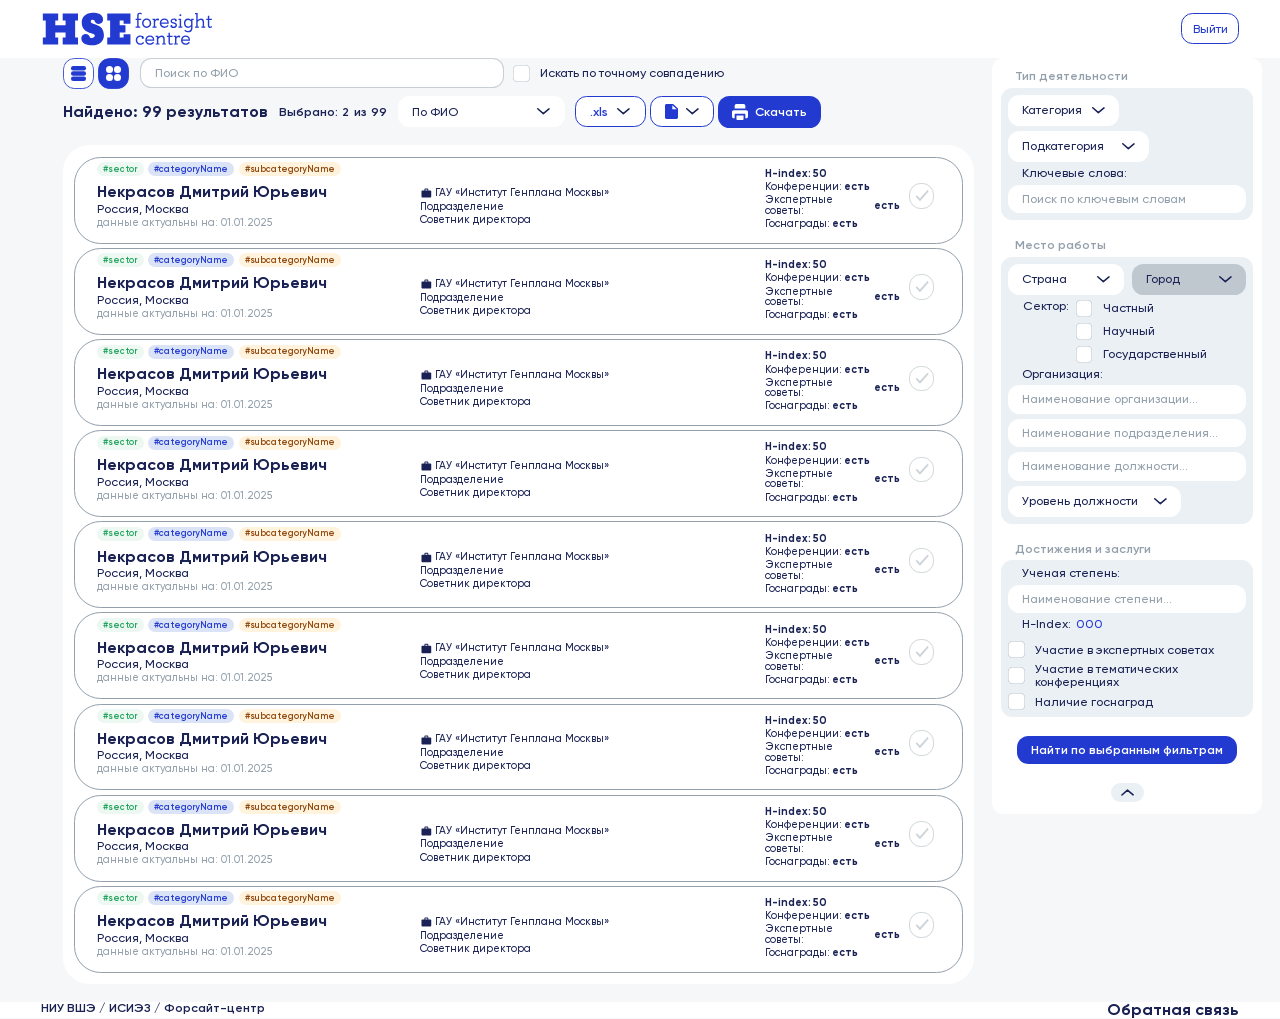
==== commit 25d8b2b9: "lines and testing js" ====
--- a/index.html
+++ b/index.html
@@ -98,9 +98,9 @@
             </section>
           </section>
           <section id="cardsPages">
-            <section id="cardSquareList">
+            <!-- <section id="cardSquareList">
               <section class="cardSquare">
-                <section class="tagsSquare">
+                <section class="tags">
                   <section class="tag" id="sectorTag">
                     <h5>#sector</h5>
                   </section>
@@ -111,12 +111,12 @@
                     <h5>#subcategoryName</h5>
                   </section>
                 </section>
-                <section class="infoSquare">
+                <section class="info">
                   <h1>Некрасов Дмитрий Юрьевич</h1>
                   <p>Россия, Москва</p>
                   <h4>данные актуальны на: 01.01.2025</h4>
                 </section>
-                <section class="workSquare">
+                <section class="work">
                   <section id="workPlace">
                     <img id="workIcon" src="contents/workIcon.svg" alt="" />
                     <h4>ГАУ «Институт Генплана Москвы»</h4>
@@ -151,7 +151,7 @@
                 </section>
               </section>
               <section class="cardSquare">
-                <section class="tagsSquare">
+                <section class="tags">
                   <section class="tag" id="sectorTag">
                     <h5>#sector</h5>
                   </section>
@@ -162,12 +162,12 @@
                     <h5>#subcategoryName</h5>
                   </section>
                 </section>
-                <section class="infoSquare">
+                <section class="info">
                   <h1>Некрасов Дмитрий Юрьевич</h1>
                   <p>Россия, Москва</p>
                   <h4>данные актуальны на: 01.01.2025</h4>
                 </section>
-                <section class="workSquare">
+                <section class="work">
                   <section id="workPlace">
                     <img id="workIcon" src="contents/workIcon.svg" alt="" />
                     <h4>ГАУ «Институт Генплана Москвы»</h4>
@@ -202,7 +202,7 @@
                 </section>
               </section>
               <section class="cardSquare">
-                <section class="tagsSquare">
+                <section class="tags">
                   <section class="tag" id="sectorTag">
                     <h5>#sector</h5>
                   </section>
@@ -213,12 +213,12 @@
                     <h5>#subcategoryName</h5>
                   </section>
                 </section>
-                <section class="infoSquare">
+                <section class="info">
                   <h1>Некрасов Дмитрий Юрьевич</h1>
                   <p>Россия, Москва</p>
                   <h4>данные актуальны на: 01.01.2025</h4>
                 </section>
-                <section class="workSquare">
+                <section class="work">
                   <section id="workPlace">
                     <img id="workIcon" src="contents/workIcon.svg" alt="" />
                     <h4>ГАУ «Институт Генплана Москвы»</h4>
@@ -253,7 +253,7 @@
                 </section>
               </section>
               <section class="cardSquare">
-                <section class="tagsSquare">
+                <section class="tags">
                   <section class="tag" id="sectorTag">
                     <h5>#sector</h5>
                   </section>
@@ -264,12 +264,12 @@
                     <h5>#subcategoryName</h5>
                   </section>
                 </section>
-                <section class="infoSquare">
+                <section class="info">
                   <h1>Некрасов Дмитрий Юрьевич</h1>
                   <p>Россия, Москва</p>
                   <h4>данные актуальны на: 01.01.2025</h4>
                 </section>
-                <section class="workSquare">
+                <section class="work">
                   <section id="workPlace">
                     <img id="workIcon" src="contents/workIcon.svg" alt="" />
                     <h4>ГАУ «Институт Генплана Москвы»</h4>
@@ -304,7 +304,7 @@
                 </section>
               </section>
               <section class="cardSquare">
-                <section class="tagsSquare">
+                <section class="tags">
                   <section class="tag" id="sectorTag">
                     <h5>#sector</h5>
                   </section>
@@ -315,12 +315,12 @@
                     <h5>#subcategoryName</h5>
                   </section>
                 </section>
-                <section class="infoSquare">
+                <section class="info">
                   <h1>Некрасов Дмитрий Юрьевич</h1>
                   <p>Россия, Москва</p>
                   <h4>данные актуальны на: 01.01.2025</h4>
                 </section>
-                <section class="workSquare">
+                <section class="work">
                   <section id="workPlace">
                     <img id="workIcon" src="contents/workIcon.svg" alt="" />
                     <h4>ГАУ «Институт Генплана Москвы»</h4>
@@ -355,7 +355,7 @@
                 </section>
               </section>
               <section class="cardSquare">
-                <section class="tagsSquare">
+                <section class="tags">
                   <section class="tag" id="sectorTag">
                     <h5>#sector</h5>
                   </section>
@@ -366,12 +366,12 @@
                     <h5>#subcategoryName</h5>
                   </section>
                 </section>
-                <section class="infoSquare">
+                <section class="info">
                   <h1>Некрасов Дмитрий Юрьевич</h1>
                   <p>Россия, Москва</p>
                   <h4>данные актуальны на: 01.01.2025</h4>
                 </section>
-                <section class="workSquare">
+                <section class="work">
                   <section id="workPlace">
                     <img id="workIcon" src="contents/workIcon.svg" alt="" />
                     <h4>ГАУ «Институт Генплана Москвы»</h4>
@@ -406,7 +406,7 @@
                 </section>
               </section>
               <section class="cardSquare">
-                <section class="tagsSquare">
+                <section class="tags">
                   <section class="tag" id="sectorTag">
                     <h5>#sector</h5>
                   </section>
@@ -417,12 +417,12 @@
                     <h5>#subcategoryName</h5>
                   </section>
                 </section>
-                <section class="infoSquare">
+                <section class="info">
                   <h1>Некрасов Дмитрий Юрьевич</h1>
                   <p>Россия, Москва</p>
                   <h4>данные актуальны на: 01.01.2025</h4>
                 </section>
-                <section class="workSquare">
+                <section class="work">
                   <section id="workPlace">
                     <img id="workIcon" src="contents/workIcon.svg" alt="" />
                     <h4>ГАУ «Институт Генплана Москвы»</h4>
@@ -457,7 +457,7 @@
                 </section>
               </section>
               <section class="cardSquare">
-                <section class="tagsSquare">
+                <section class="tags">
                   <section class="tag" id="sectorTag">
                     <h5>#sector</h5>
                   </section>
@@ -468,12 +468,12 @@
                     <h5>#subcategoryName</h5>
                   </section>
                 </section>
-                <section class="infoSquare">
+                <section class="info">
                   <h1>Некрасов Дмитрий Юрьевич</h1>
                   <p>Россия, Москва</p>
                   <h4>данные актуальны на: 01.01.2025</h4>
                 </section>
-                <section class="workSquare">
+                <section class="work">
                   <section id="workPlace">
                     <img id="workIcon" src="contents/workIcon.svg" alt="" />
                     <h4>ГАУ «Институт Генплана Москвы»</h4>
@@ -508,7 +508,7 @@
                 </section>
               </section>
               <section class="cardSquare">
-                <section class="tagsSquare">
+                <section class="tags">
                   <section class="tag" id="sectorTag">
                     <h5>#sector</h5>
                   </section>
@@ -519,12 +519,12 @@
                     <h5>#subcategoryName</h5>
                   </section>
                 </section>
-                <section class="infoSquare">
+                <section class="info">
                   <h1>Некрасов Дмитрий Юрьевич</h1>
                   <p>Россия, Москва</p>
                   <h4>данные актуальны на: 01.01.2025</h4>
                 </section>
-                <section class="workSquare">
+                <section class="work">
                   <section id="workPlace">
                     <img id="workIcon" src="contents/workIcon.svg" alt="" />
                     <h4>ГАУ «Институт Генплана Москвы»</h4>
@@ -557,6 +557,539 @@
                     alt=""
                   />
                 </section>
+              </section>
+            </section> -->
+            <section id="cardLineList">
+              <section class="cardLine">
+                <section id="tagsNameWorkAddLine">
+                  <section id="tagsNameWorkLine">
+                    <section class="tags">
+                      <section class="tag" id="sectorTag">
+                        <h5>#sector</h5>
+                      </section>
+                      <section class="tag" id="categoryTag">
+                        <h5>#categoryName</h5>
+                      </section>
+                      <section class="tag" id="subcategoryTag">
+                        <h5>#subcategoryName</h5>
+                      </section>
+                    </section>
+                    <section id="nameWorkLine">
+                      <section class="info">
+                        <h1>Некрасов Дмитрий Юрьевич</h1>
+                        <p>Россия, Москва</p>
+                        <h4>данные актуальны на: 01.01.2025</h4>
+                      </section>
+                      <section class="work">
+                        <section id="workPlace">
+                          <img
+                            id="workIcon"
+                            src="contents/workIcon.svg"
+                            alt=""
+                          />
+                          <h4>ГАУ «Институт Генплана Москвы»</h4>
+                        </section>
+                        <h4>Подразделение</h4>
+                        <h4>Советник директора</h4>
+                      </section>
+                    </section>
+                  </section>
+                  <section id="addInfo">
+                    <section class="addValues">
+                      <h3>H-index:</h3>
+                      <h3>50</h3>
+                    </section>
+                    <section class="addValues">
+                      <h4>Конференции:</h4>
+                      <h3>есть</h3>
+                    </section>
+                    <section class="addValues">
+                      <h4>Экспертные советы:</h4>
+                      <h3>есть</h3>
+                    </section>
+                    <section class="addValues">
+                      <h4>Госнаграды:</h4>
+                      <h3>есть</h3>
+                    </section>
+                  </section>
+                </section>
+                <img
+                  class="checkbox2"
+                  src="contents/checkbox2NoIcon.svg"
+                  alt=""
+                />
+              </section>
+              <section class="cardLine">
+                <section id="tagsNameWorkAddLine">
+                  <section id="tagsNameWorkLine">
+                    <section class="tags">
+                      <section class="tag" id="sectorTag">
+                        <h5>#sector</h5>
+                      </section>
+                      <section class="tag" id="categoryTag">
+                        <h5>#categoryName</h5>
+                      </section>
+                      <section class="tag" id="subcategoryTag">
+                        <h5>#subcategoryName</h5>
+                      </section>
+                    </section>
+                    <section id="nameWorkLine">
+                      <section class="info">
+                        <h1>Некрасов Дмитрий Юрьевич</h1>
+                        <p>Россия, Москва</p>
+                        <h4>данные актуальны на: 01.01.2025</h4>
+                      </section>
+                      <section class="work">
+                        <section id="workPlace">
+                          <img
+                            id="workIcon"
+                            src="contents/workIcon.svg"
+                            alt=""
+                          />
+                          <h4>ГАУ «Институт Генплана Москвы»</h4>
+                        </section>
+                        <h4>Подразделение</h4>
+                        <h4>Советник директора</h4>
+                      </section>
+                    </section>
+                  </section>
+                  <section id="addInfo">
+                    <section class="addValues">
+                      <h3>H-index:</h3>
+                      <h3>50</h3>
+                    </section>
+                    <section class="addValues">
+                      <h4>Конференции:</h4>
+                      <h3>есть</h3>
+                    </section>
+                    <section class="addValues">
+                      <h4>Экспертные советы:</h4>
+                      <h3>есть</h3>
+                    </section>
+                    <section class="addValues">
+                      <h4>Госнаграды:</h4>
+                      <h3>есть</h3>
+                    </section>
+                  </section>
+                </section>
+                <img
+                  class="checkbox2"
+                  src="contents/checkbox2NoIcon.svg"
+                  alt=""
+                />
+              </section>
+              <section class="cardLine">
+                <section id="tagsNameWorkAddLine">
+                  <section id="tagsNameWorkLine">
+                    <section class="tags">
+                      <section class="tag" id="sectorTag">
+                        <h5>#sector</h5>
+                      </section>
+                      <section class="tag" id="categoryTag">
+                        <h5>#categoryName</h5>
+                      </section>
+                      <section class="tag" id="subcategoryTag">
+                        <h5>#subcategoryName</h5>
+                      </section>
+                    </section>
+                    <section id="nameWorkLine">
+                      <section class="info">
+                        <h1>Некрасов Дмитрий Юрьевич</h1>
+                        <p>Россия, Москва</p>
+                        <h4>данные актуальны на: 01.01.2025</h4>
+                      </section>
+                      <section class="work">
+                        <section id="workPlace">
+                          <img
+                            id="workIcon"
+                            src="contents/workIcon.svg"
+                            alt=""
+                          />
+                          <h4>ГАУ «Институт Генплана Москвы»</h4>
+                        </section>
+                        <h4>Подразделение</h4>
+                        <h4>Советник директора</h4>
+                      </section>
+                    </section>
+                  </section>
+                  <section id="addInfo">
+                    <section class="addValues">
+                      <h3>H-index:</h3>
+                      <h3>50</h3>
+                    </section>
+                    <section class="addValues">
+                      <h4>Конференции:</h4>
+                      <h3>есть</h3>
+                    </section>
+                    <section class="addValues">
+                      <h4>Экспертные советы:</h4>
+                      <h3>есть</h3>
+                    </section>
+                    <section class="addValues">
+                      <h4>Госнаграды:</h4>
+                      <h3>есть</h3>
+                    </section>
+                  </section>
+                </section>
+                <img
+                  class="checkbox2"
+                  src="contents/checkbox2NoIcon.svg"
+                  alt=""
+                />
+              </section>
+              <section class="cardLine">
+                <section id="tagsNameWorkAddLine">
+                  <section id="tagsNameWorkLine">
+                    <section class="tags">
+                      <section class="tag" id="sectorTag">
+                        <h5>#sector</h5>
+                      </section>
+                      <section class="tag" id="categoryTag">
+                        <h5>#categoryName</h5>
+                      </section>
+                      <section class="tag" id="subcategoryTag">
+                        <h5>#subcategoryName</h5>
+                      </section>
+                    </section>
+                    <section id="nameWorkLine">
+                      <section class="info">
+                        <h1>Некрасов Дмитрий Юрьевич</h1>
+                        <p>Россия, Москва</p>
+                        <h4>данные актуальны на: 01.01.2025</h4>
+                      </section>
+                      <section class="work">
+                        <section id="workPlace">
+                          <img
+                            id="workIcon"
+                            src="contents/workIcon.svg"
+                            alt=""
+                          />
+                          <h4>ГАУ «Институт Генплана Москвы»</h4>
+                        </section>
+                        <h4>Подразделение</h4>
+                        <h4>Советник директора</h4>
+                      </section>
+                    </section>
+                  </section>
+                  <section id="addInfo">
+                    <section class="addValues">
+                      <h3>H-index:</h3>
+                      <h3>50</h3>
+                    </section>
+                    <section class="addValues">
+                      <h4>Конференции:</h4>
+                      <h3>есть</h3>
+                    </section>
+                    <section class="addValues">
+                      <h4>Экспертные советы:</h4>
+                      <h3>есть</h3>
+                    </section>
+                    <section class="addValues">
+                      <h4>Госнаграды:</h4>
+                      <h3>есть</h3>
+                    </section>
+                  </section>
+                </section>
+                <img
+                  class="checkbox2"
+                  src="contents/checkbox2NoIcon.svg"
+                  alt=""
+                />
+              </section>
+              <section class="cardLine">
+                <section id="tagsNameWorkAddLine">
+                  <section id="tagsNameWorkLine">
+                    <section class="tags">
+                      <section class="tag" id="sectorTag">
+                        <h5>#sector</h5>
+                      </section>
+                      <section class="tag" id="categoryTag">
+                        <h5>#categoryName</h5>
+                      </section>
+                      <section class="tag" id="subcategoryTag">
+                        <h5>#subcategoryName</h5>
+                      </section>
+                    </section>
+                    <section id="nameWorkLine">
+                      <section class="info">
+                        <h1>Некрасов Дмитрий Юрьевич</h1>
+                        <p>Россия, Москва</p>
+                        <h4>данные актуальны на: 01.01.2025</h4>
+                      </section>
+                      <section class="work">
+                        <section id="workPlace">
+                          <img
+                            id="workIcon"
+                            src="contents/workIcon.svg"
+                            alt=""
+                          />
+                          <h4>ГАУ «Институт Генплана Москвы»</h4>
+                        </section>
+                        <h4>Подразделение</h4>
+                        <h4>Советник директора</h4>
+                      </section>
+                    </section>
+                  </section>
+                  <section id="addInfo">
+                    <section class="addValues">
+                      <h3>H-index:</h3>
+                      <h3>50</h3>
+                    </section>
+                    <section class="addValues">
+                      <h4>Конференции:</h4>
+                      <h3>есть</h3>
+                    </section>
+                    <section class="addValues">
+                      <h4>Экспертные советы:</h4>
+                      <h3>есть</h3>
+                    </section>
+                    <section class="addValues">
+                      <h4>Госнаграды:</h4>
+                      <h3>есть</h3>
+                    </section>
+                  </section>
+                </section>
+                <img
+                  class="checkbox2"
+                  src="contents/checkbox2NoIcon.svg"
+                  alt=""
+                />
+              </section>
+              <section class="cardLine">
+                <section id="tagsNameWorkAddLine">
+                  <section id="tagsNameWorkLine">
+                    <section class="tags">
+                      <section class="tag" id="sectorTag">
+                        <h5>#sector</h5>
+                      </section>
+                      <section class="tag" id="categoryTag">
+                        <h5>#categoryName</h5>
+                      </section>
+                      <section class="tag" id="subcategoryTag">
+                        <h5>#subcategoryName</h5>
+                      </section>
+                    </section>
+                    <section id="nameWorkLine">
+                      <section class="info">
+                        <h1>Некрасов Дмитрий Юрьевич</h1>
+                        <p>Россия, Москва</p>
+                        <h4>данные актуальны на: 01.01.2025</h4>
+                      </section>
+                      <section class="work">
+                        <section id="workPlace">
+                          <img
+                            id="workIcon"
+                            src="contents/workIcon.svg"
+                            alt=""
+                          />
+                          <h4>ГАУ «Институт Генплана Москвы»</h4>
+                        </section>
+                        <h4>Подразделение</h4>
+                        <h4>Советник директора</h4>
+                      </section>
+                    </section>
+                  </section>
+                  <section id="addInfo">
+                    <section class="addValues">
+                      <h3>H-index:</h3>
+                      <h3>50</h3>
+                    </section>
+                    <section class="addValues">
+                      <h4>Конференции:</h4>
+                      <h3>есть</h3>
+                    </section>
+                    <section class="addValues">
+                      <h4>Экспертные советы:</h4>
+                      <h3>есть</h3>
+                    </section>
+                    <section class="addValues">
+                      <h4>Госнаграды:</h4>
+                      <h3>есть</h3>
+                    </section>
+                  </section>
+                </section>
+                <img
+                  class="checkbox2"
+                  src="contents/checkbox2NoIcon.svg"
+                  alt=""
+                />
+              </section>
+              <section class="cardLine">
+                <section id="tagsNameWorkAddLine">
+                  <section id="tagsNameWorkLine">
+                    <section class="tags">
+                      <section class="tag" id="sectorTag">
+                        <h5>#sector</h5>
+                      </section>
+                      <section class="tag" id="categoryTag">
+                        <h5>#categoryName</h5>
+                      </section>
+                      <section class="tag" id="subcategoryTag">
+                        <h5>#subcategoryName</h5>
+                      </section>
+                    </section>
+                    <section id="nameWorkLine">
+                      <section class="info">
+                        <h1>Некрасов Дмитрий Юрьевич</h1>
+                        <p>Россия, Москва</p>
+                        <h4>данные актуальны на: 01.01.2025</h4>
+                      </section>
+                      <section class="work">
+                        <section id="workPlace">
+                          <img
+                            id="workIcon"
+                            src="contents/workIcon.svg"
+                            alt=""
+                          />
+                          <h4>ГАУ «Институт Генплана Москвы»</h4>
+                        </section>
+                        <h4>Подразделение</h4>
+                        <h4>Советник директора</h4>
+                      </section>
+                    </section>
+                  </section>
+                  <section id="addInfo">
+                    <section class="addValues">
+                      <h3>H-index:</h3>
+                      <h3>50</h3>
+                    </section>
+                    <section class="addValues">
+                      <h4>Конференции:</h4>
+                      <h3>есть</h3>
+                    </section>
+                    <section class="addValues">
+                      <h4>Экспертные советы:</h4>
+                      <h3>есть</h3>
+                    </section>
+                    <section class="addValues">
+                      <h4>Госнаграды:</h4>
+                      <h3>есть</h3>
+                    </section>
+                  </section>
+                </section>
+                <img
+                  class="checkbox2"
+                  src="contents/checkbox2NoIcon.svg"
+                  alt=""
+                />
+              </section>
+              <section class="cardLine">
+                <section id="tagsNameWorkAddLine">
+                  <section id="tagsNameWorkLine">
+                    <section class="tags">
+                      <section class="tag" id="sectorTag">
+                        <h5>#sector</h5>
+                      </section>
+                      <section class="tag" id="categoryTag">
+                        <h5>#categoryName</h5>
+                      </section>
+                      <section class="tag" id="subcategoryTag">
+                        <h5>#subcategoryName</h5>
+                      </section>
+                    </section>
+                    <section id="nameWorkLine">
+                      <section class="info">
+                        <h1>Некрасов Дмитрий Юрьевич</h1>
+                        <p>Россия, Москва</p>
+                        <h4>данные актуальны на: 01.01.2025</h4>
+                      </section>
+                      <section class="work">
+                        <section id="workPlace">
+                          <img
+                            id="workIcon"
+                            src="contents/workIcon.svg"
+                            alt=""
+                          />
+                          <h4>ГАУ «Институт Генплана Москвы»</h4>
+                        </section>
+                        <h4>Подразделение</h4>
+                        <h4>Советник директора</h4>
+                      </section>
+                    </section>
+                  </section>
+                  <section id="addInfo">
+                    <section class="addValues">
+                      <h3>H-index:</h3>
+                      <h3>50</h3>
+                    </section>
+                    <section class="addValues">
+                      <h4>Конференции:</h4>
+                      <h3>есть</h3>
+                    </section>
+                    <section class="addValues">
+                      <h4>Экспертные советы:</h4>
+                      <h3>есть</h3>
+                    </section>
+                    <section class="addValues">
+                      <h4>Госнаграды:</h4>
+                      <h3>есть</h3>
+                    </section>
+                  </section>
+                </section>
+                <img
+                  class="checkbox2"
+                  src="contents/checkbox2NoIcon.svg"
+                  alt=""
+                />
+              </section>
+              <section class="cardLine">
+                <section id="tagsNameWorkAddLine">
+                  <section id="tagsNameWorkLine">
+                    <section class="tags">
+                      <section class="tag" id="sectorTag">
+                        <h5>#sector</h5>
+                      </section>
+                      <section class="tag" id="categoryTag">
+                        <h5>#categoryName</h5>
+                      </section>
+                      <section class="tag" id="subcategoryTag">
+                        <h5>#subcategoryName</h5>
+                      </section>
+                    </section>
+                    <section id="nameWorkLine">
+                      <section class="info">
+                        <h1>Некрасов Дмитрий Юрьевич</h1>
+                        <p>Россия, Москва</p>
+                        <h4>данные актуальны на: 01.01.2025</h4>
+                      </section>
+                      <section class="work">
+                        <section id="workPlace">
+                          <img
+                            id="workIcon"
+                            src="contents/workIcon.svg"
+                            alt=""
+                          />
+                          <h4>ГАУ «Институт Генплана Москвы»</h4>
+                        </section>
+                        <h4>Подразделение</h4>
+                        <h4>Советник директора</h4>
+                      </section>
+                    </section>
+                  </section>
+                  <section id="addInfo">
+                    <section class="addValues">
+                      <h3>H-index:</h3>
+                      <h3>50</h3>
+                    </section>
+                    <section class="addValues">
+                      <h4>Конференции:</h4>
+                      <h3>есть</h3>
+                    </section>
+                    <section class="addValues">
+                      <h4>Экспертные советы:</h4>
+                      <h3>есть</h3>
+                    </section>
+                    <section class="addValues">
+                      <h4>Госнаграды:</h4>
+                      <h3>есть</h3>
+                    </section>
+                  </section>
+                </section>
+                <img
+                  class="checkbox2"
+                  src="contents/checkbox2NoIcon.svg"
+                  alt=""
+                />
               </section>
             </section>
             <section id="pages"></section>
